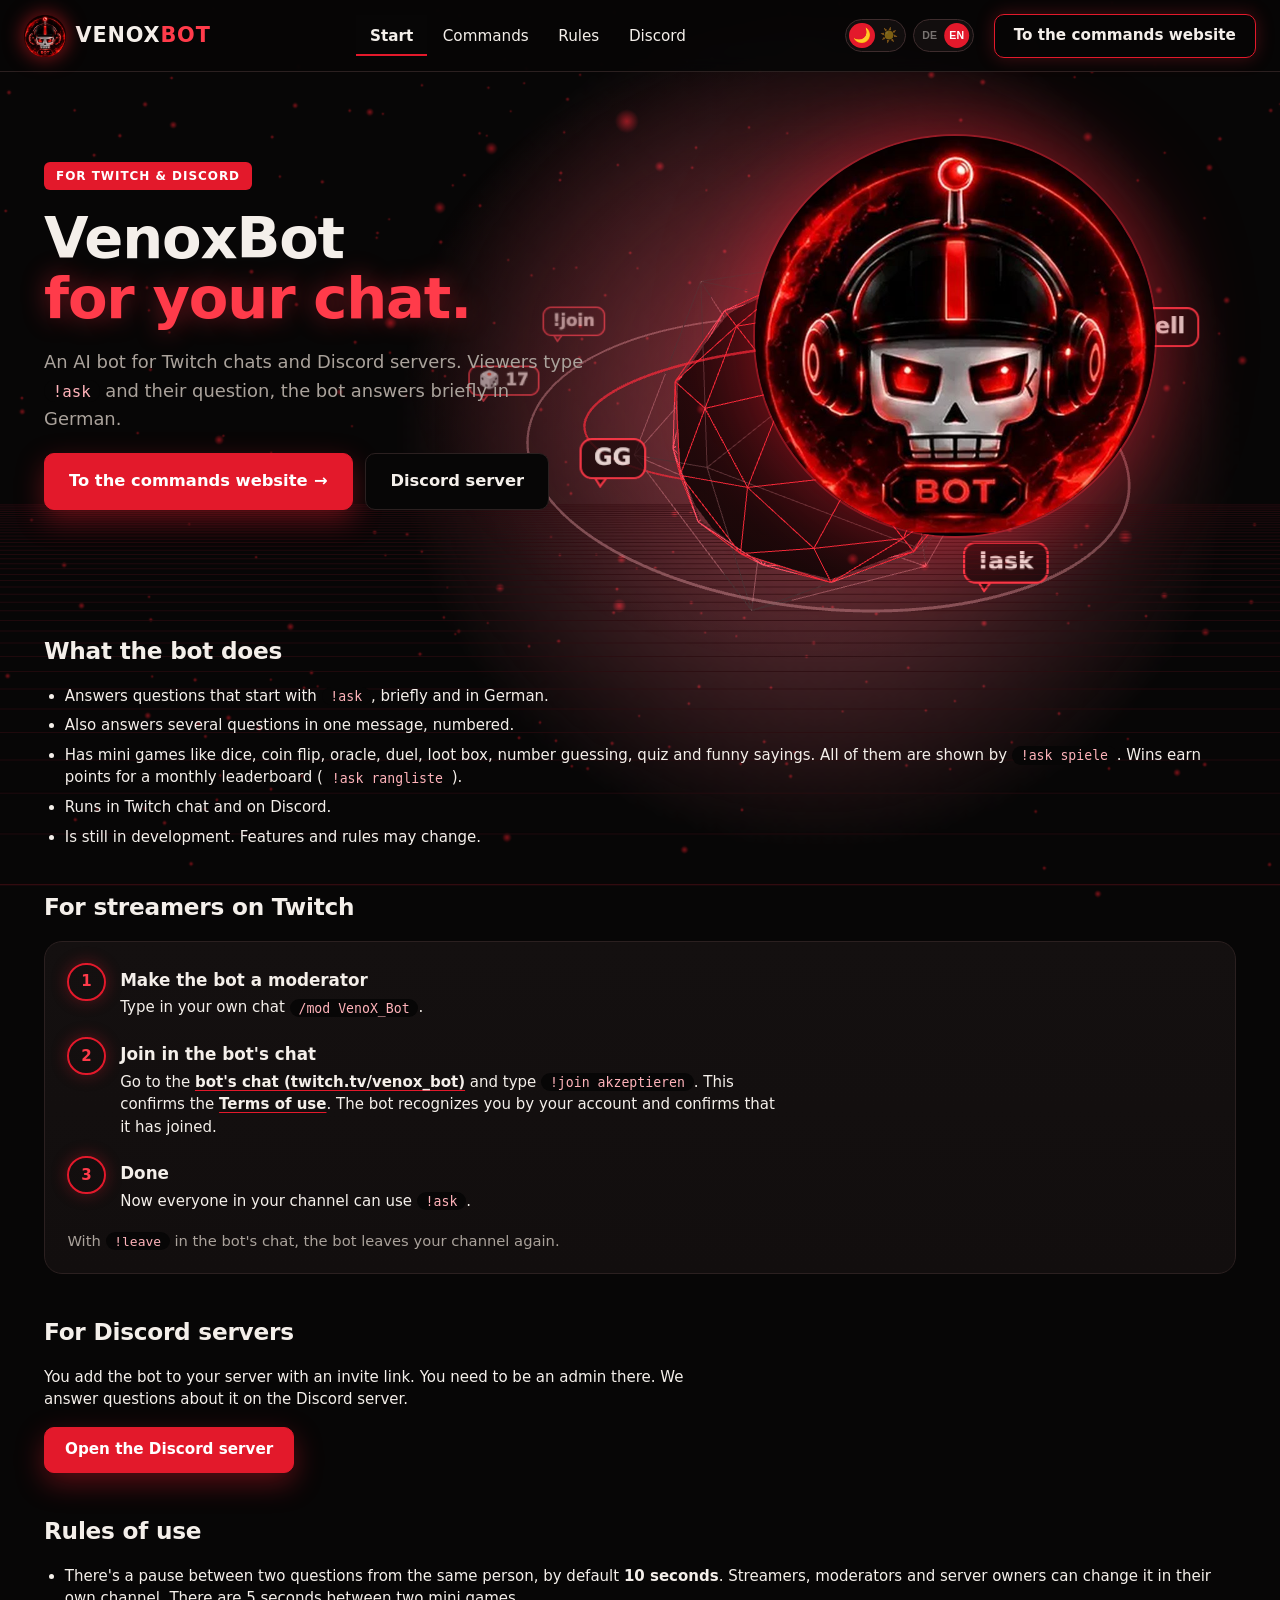
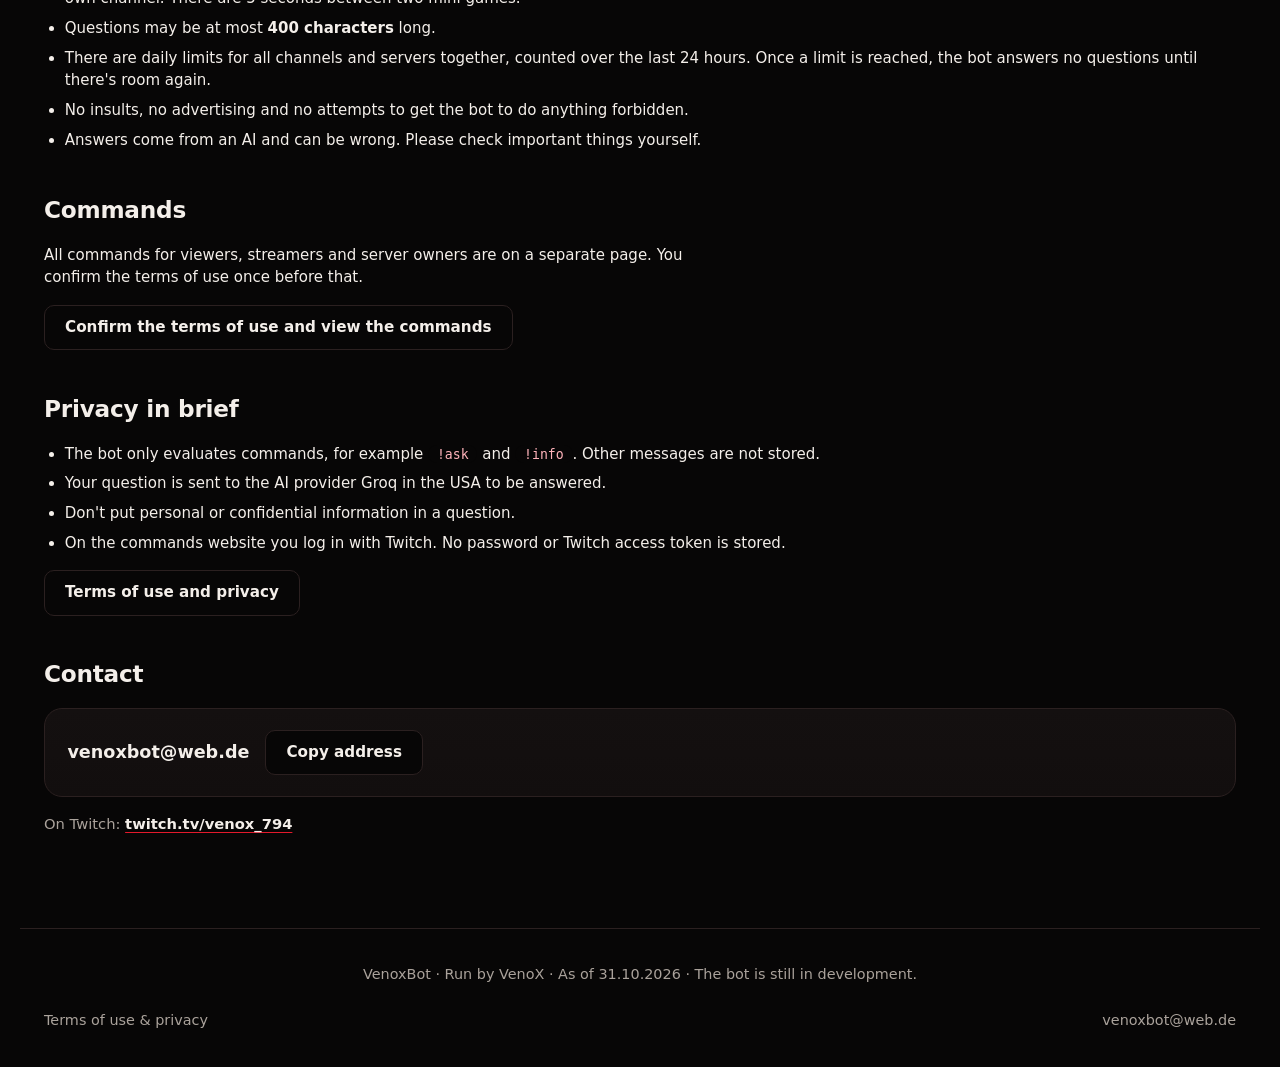
==== index.html @ 493adb5b "3D-Bühne der Befehle-Website auf der Startseite (effekte.js, three.js selbst gehostet in vendor/thre" ====
<!doctype html>
<html lang="de">
<head>
<meta charset="utf-8">
<meta name="viewport" content="width=device-width, initial-scale=1, viewport-fit=cover">
<meta name="claude:viewport-fit-sides" content="cover">
<title>VenoxBot – KI-Bot für Twitch & Discord</title>
<meta name="description" content="VenoxBot bringt Leben in deinen Twitch-Chat: KI-Antworten mit !ask, Minispiele, Punkte, Verlosungen und eigene Befehle. Für Twitch und Discord.">
<meta property="og:type" content="website">
<meta property="og:title" content="VenoxBot – KI-Bot für Twitch & Discord">
<meta property="og:description" content="VenoxBot bringt Leben in deinen Twitch-Chat: KI-Antworten mit !ask, Minispiele, Punkte, Verlosungen und eigene Befehle. Für Twitch und Discord.">
<meta property="og:image" content="https://venox794.github.io/venoxbot/bot.jpg">
<meta name="theme-color" content="#070606">
<link rel="icon" type="image/png" href="favicon.png">
<link rel="apple-touch-icon" href="apple-touch-icon.png">
<script src="thema.js"></script>
<!-- Englisch: Wörterbuch (Kopie der Befehle-Website + Texte dieser Seite) und Umschalter, ohne defer -->
<script src="sprache-en.js"></script>
<script src="sprache-en-github.js"></script>
<script src="sprache.js"></script>
<link rel="stylesheet" href="style.css">
<link rel="stylesheet" href="info.css">
<!-- 3D-Bühne hinter dem Kopfbereich (Kopie aus venoxbot-web/public, three.js liegt in vendor/three) -->
<script type="module" src="effekte.js"></script>
</head>
<body class="ohne-leiste">

<!-- Kopf wie auf der Befehle-Website (Neon-Design): am PC Leiste oben, auf dem Handy Menü unten mit Symbolen -->
<header class="kopf">
  <a class="logo" href="index.html" aria-label="VenoxBot, Startseite">
    <img class="logo-zeichen" src="logo.png" width="40" height="40" alt="">
    <span class="logo-wort" aria-hidden="true">VENOX<span class="logo-strich">BOT</span></span>
  </a>
  <nav class="menue" aria-label="Seiten">
    <a class="menue-link aktiv" aria-current="page" href="index.html"><svg class="menue-zeichen" aria-hidden="true" viewBox="0 0 24 24"><path d="M3 11l9-7 9 7v9a1 1 0 0 1-1 1h-5v-6h-6v6H4a1 1 0 0 1-1-1z"/></svg><span>Start</span></a>
    <a class="menue-link" href="befehle.html"><svg class="menue-zeichen" aria-hidden="true" viewBox="0 0 24 24"><rect x="3" y="4" width="18" height="16" rx="2"/><path d="M7 9l3 3-3 3M12 15h5"/></svg><span>Befehle</span></a>
    <a class="menue-link" href="nutzungsbedingungen.html"><svg class="menue-zeichen" aria-hidden="true" viewBox="0 0 24 24"><path d="M12 2l8 4v6c0 5-3.5 9-8 10-4.5-1-8-5-8-10V6z"/></svg><span>Regeln</span></a>
    <a class="menue-link" href="https://discord.gg/35yxAptEP" target="_blank" rel="noopener"><svg class="menue-zeichen" aria-hidden="true" viewBox="0 0 24 24"><path d="M8 8.5c2.7-1 5.3-1 8 0M7.5 16c3 1.3 6 1.3 9 0M5 17c-1.5-3-2-6.5-1-10 1.5-1 3-1.6 4.5-2l.6 1.2M19 17c1.5-3 2-6.5 1-10-1.5-1-3-1.6-4.5-2l-.6 1.2"/><circle cx="9" cy="12" r="1"/><circle cx="15" cy="12" r="1"/></svg><span>Discord</span></a>
  </nav>
  <!-- Hell/Dunkel und Sprache nebeneinander (thema.js, sprache.js) -->
  <div class="kopf-schalter">
    <button type="button" class="thema-knopf" id="thema-knopf" aria-pressed="false" aria-label="Hellen Modus einschalten"><span aria-hidden="true">🌙</span><span aria-hidden="true">☀️</span></button>
    <button type="button" class="thema-knopf sprach-knopf" id="sprach-knopf" aria-pressed="false" aria-label="Sprache: Deutsch. Auf Englisch umschalten" translate="no"><span aria-hidden="true">DE</span><span aria-hidden="true">EN</span></button>
  </div>
  <div class="seite-login">
    <a class="knopf rahmen" href="https://befehle.venoxbot.workers.dev">Zur Befehle-Website</a>
  </div>
</header>

<main id="inhalt">
  <!-- Startbereich wie auf der Befehle-Website (Neon-Design): Text links, Bot-Bild mit rotem Leuchten rechts -->
  <div class="held">
    <div class="held-text">
      <span class="held-marke">FÜR TWITCH &amp; DISCORD</span>
      <h1 class="held-titel">VenoxBot <span class="held-rot">für deinen Chat.</span></h1>
      <p class="unterzeile">Ein KI-Bot für Twitch-Chats und Discord-Server. Zuschauer schreiben <span class="cmd">!ask</span> und ihre Frage, der Bot antwortet kurz und auf Deutsch.</p>
      <div class="held-knoepfe">
        <a class="knopf gross" href="https://befehle.venoxbot.workers.dev">Zur Befehle-Website <span aria-hidden="true">→</span></a>
        <a class="knopf gross leise" href="https://discord.gg/35yxAptEP" target="_blank" rel="noopener">Discord-Server</a>
      </div>
    </div>
    <div class="held-buehne">
      <img class="held-bild" src="bot.jpg" width="640" height="640" alt="VenoxBot: Totenkopf-Roboter mit Kopfhörern">
    </div>
  </div>
  </div>

  <section>
    <h2>Was der Bot macht</h2>
    <ul>
      <li>Beantwortet Fragen, die mit <code>!ask</code> beginnen, kurz und auf Deutsch.</li>
      <li>Beantwortet auch mehrere Fragen in einer Nachricht, nummeriert.</li>
      <li>Hat Minispiele wie Würfel, Münze, Orakel, Duell, Lootbox, Zahlenraten, Quiz und lustige Sprüche. Alle zeigt <code>!ask spiele</code>. Gewinne bringen Punkte für eine monatliche Rangliste (<code>!ask rangliste</code>).</li>
      <li>Läuft im Twitch-Chat und auf Discord.</li>
      <li>Ist noch in Entwicklung. Funktionen und Regeln können sich ändern.</li>
    </ul>
  </section>

  <section>
    <h2>Für Streamer auf Twitch</h2>
    <div class="card">
      <div class="step"><div class="num">1</div><div><h3>Bot zum Moderator machen</h3><p>Schreibe in deinem eigenen Chat <span class="cmd">/mod VenoX_Bot</span>.</p></div></div>
      <div class="step"><div class="num">2</div><div><h3>Beitritt im Bot-Chat</h3><p>Geh in den <a href="https://www.twitch.tv/venox_bot" target="_blank" rel="noopener">Chat des Bots (twitch.tv/venox_bot)</a> und schreibe dort <span class="cmd">!join akzeptieren</span>. Damit bestätigst du die <a href="nutzungsbedingungen.html">Nutzungsbedingungen</a>. Der Bot erkennt dich an deinem Konto und bestätigt den Beitritt.</p></div></div>
      <div class="step"><div class="num">3</div><div><h3>Fertig</h3><p>In deinem Kanal kann jetzt jeder <span class="cmd">!ask</span> nutzen.</p></div></div>
      <p class="note" style="margin:0">Mit <span class="cmd">!leave</span> im Bot-Chat verlässt der Bot deinen Kanal wieder.</p>
    </div>
  </section>

  <section>
    <h2>Für Discord-Server</h2>
    <p>Den Bot holst du über einen Einladungslink auf deinen Server. Dafür musst du dort Admin sein. Fragen dazu beantworten wir auf dem Discord-Server.</p>
    <div class="btns">
      <a class="btn" href="https://discord.gg/35yxAptEP" target="_blank" rel="noopener">Discord-Server öffnen</a>
    </div>
  </section>

  <section>
    <h2>Regeln für die Nutzung</h2>
    <ul>
      <li>Zwischen zwei Fragen einer Person liegt eine Pause, standardmäßig <strong>10 Sekunden</strong>. Streamer, Moderatoren und Server-Betreiber können sie im eigenen Kanal ändern. Zwischen zwei Minispielen liegen 5 Sekunden.</li>
      <li>Fragen dürfen höchstens <strong>400 Zeichen</strong> lang sein.</li>
      <li>Es gibt Tageslimits für alle Kanäle und Server zusammen. Sie zählen die letzten 24 Stunden. Ist ein Limit erreicht, beantwortet der Bot keine Fragen, bis wieder Platz frei ist.</li>
      <li>Keine Beleidigungen, keine Werbung und keine Versuche, den Bot zu Verbotenem zu bringen.</li>
      <li>Antworten stammen von einer KI und können falsch sein. Wichtige Dinge bitte selbst prüfen.</li>
    </ul>
  </section>

  <section>
    <h2>Befehle</h2>
    <p>Alle Befehle für Zuschauer, Streamer und Server-Betreiber stehen auf einer eigenen Seite. Vorher bestätigst du einmal die Nutzungsbedingungen.</p>
    <div class="btns">
      <a class="btn ghost" href="nutzungsbedingungen.html#bestaetigen" id="befehle-link">Nutzungsbedingungen bestätigen und Befehle ansehen</a>
    </div>
  </section>

  <section>
    <h2>Datenschutz in Kürze</h2>
    <ul>
      <li>Der Bot wertet nur Befehle aus, zum Beispiel <code>!ask</code> und <code>!info</code>. Andere Nachrichten werden nicht gespeichert.</li>
      <li>Deine Frage wird zur Beantwortung an den KI-Anbieter Groq in den USA geschickt.</li>
      <li>Schreibe keine persönlichen oder vertraulichen Angaben in eine Frage.</li>
      <li>Auf der Befehle-Website meldest du dich mit Twitch an. Ein Passwort oder Twitch-Zugangsschlüssel wird nicht gespeichert.</li>
    </ul>
    <div class="btns">
      <a class="btn ghost" href="nutzungsbedingungen.html" target="_blank" rel="noopener">Nutzungsbedingungen und Datenschutz</a>
    </div>
  </section>

  <section>
    <h2>Kontakt</h2>
    <div class="card contact">
      <span class="addr" id="mail">venoxbot@web.de</span>
      <button class="btn ghost" type="button" id="copy">Adresse kopieren</button>
      <span class="note" id="copied" role="status" aria-live="polite"></span>
    </div>
    <p class="note" style="margin-top:12px">Auf Twitch: <a href="https://www.twitch.tv/venox_794" target="_blank" rel="noopener">twitch.tv/venox_794</a></p>
  </section>

</main>

<footer class="fuss">
  <span class="fuss-stand">VenoxBot · Betrieben von VenoX · Stand 31.10.2026 · Der Bot ist noch in Entwicklung.</span>
  <a href="nutzungsbedingungen.html">Nutzungsbedingungen &amp; Datenschutz</a>
  <a href="mailto:venoxbot@web.de">venoxbot@web.de</a>
</footer>

<script>
(function () {
  // Schon bestätigt? Dann führt der Knopf direkt zu den Befehlen.
  // STAND muss zu nutzungsbedingungen.html und befehle.html passen (dort wird bestätigt bzw. geprüft).
  var STAND = "2026-10-31-6", KEY = "venoxbot-bedingungen", ok = false;
  try { if (localStorage.getItem(KEY) === STAND) ok = true; } catch (e) {}
  try { if (sessionStorage.getItem(KEY) === STAND) ok = true; } catch (e) {}
  if (ok) {
    var link = document.getElementById("befehle-link");
    link.href = "befehle.html";
    link.textContent = "Alle Befehle";
  }
})();
(function () {
  var btn = document.getElementById("copy");
  var out = document.getElementById("copied");
  var mail = document.getElementById("mail");
  function select() {
    var r = document.createRange();
    r.selectNodeContents(mail);
    var s = window.getSelection(); s.removeAllRanges(); s.addRange(r);
    out.textContent = "Markiert. Bitte mit Strg+C oder lange drücken kopieren.";
  }
  btn.addEventListener("click", function () {
    if (navigator.clipboard && navigator.clipboard.writeText) {
      navigator.clipboard.writeText(mail.textContent).then(function () {
        out.textContent = "Kopiert.";
      }, select);
    } else {
      select();
    }
  });
})();
</script>
</body>
</html>
---- style.css ----
/* VenoxBot – Neon-Design (Vorlage vom 28.10.2026): fast schwarzer Grund, Neon-Rot mit Leuchten,
   Karten mit feinem Rand. Am PC eine Leiste oben (Logo, Menü, Anmelden), auf dem Handy eine runde
   Menüleiste unten mit Symbolen wie in einer App. Nur Systemschriften, nichts von fremden Servern
   (die Content-Security-Policy erlaubt nur eigene Dateien). */
:root {
  --bg: #070606;
  --karte: #120e0e;
  --linie: #2b2020;
  --linie-hell: #3e2c2d;
  --text: #f4efea;
  --blass: #aaa29b;
  --rot: #e3192b;
  --rot-hell: #ff3b4a;
  --platz: #ffb3ba;
  --leiste-bg: #050404;
  --fehler-bg: #1f0c0f;
  --fehler-text: #ffd9de;
  --schrift: system-ui, -apple-system, "Segoe UI", Roboto, Ubuntu, Cantarell, "Noto Sans", sans-serif;
  --mono: ui-monospace, "Cascadia Mono", "DejaVu Sans Mono", Menlo, Consolas, monospace;
  --leiste-h: 3.25rem;
  --flaeche: #141010;
  --rund: 18px;
  --rund-klein: 12px;
  --schwebe: 0 18px 50px rgba(0, 0, 0, .6), inset 0 0 0 1px #2b2020;
  --schein: rgba(227, 25, 43, .36);
  --leuchten: 0 0 26px rgba(255, 45, 61, .45);
  color-scheme: dark;
}

/* Heller Modus (thema.js setzt data-thema="hell" am <html>): gleiche Variablen, helle Werte */
:root[data-thema="hell"] {
  --bg: #f6f4f1;
  --karte: #ffffff;
  --linie: #e2ddd7;
  --linie-hell: #cbc3ba;
  --text: #1a1816;
  --blass: #67615a;
  --rot: #d0142a;
  --rot-hell: #a50d22;
  --platz: #9b2a3a;
  --leiste-bg: #ece8e3;
  --fehler-bg: #fde8eb;
  --fehler-text: #7a0a1c;
  --flaeche: #ffffff;
  --schwebe: 0 10px 30px rgba(40, 25, 20, .10), inset 0 0 0 1px #e8dfd8;
  --schein: rgba(208, 20, 42, .16);
  --leuchten: 0 0 18px rgba(208, 20, 42, .25);
  color-scheme: light;
}
:root[data-thema="hell"] .zeile.aus { background: #efebe6; }
:root[data-thema="hell"] .chip:hover { background: #efebe6; }

/* Hell/Dunkel-Umschalter: Pille mit Mond und Sonne, der rote Punkt liegt unter dem aktiven Zeichen */
.thema-knopf {
  position: relative; display: inline-flex; align-items: center; gap: .1rem; flex: none;
  padding: .18rem; border: 1px solid var(--linie-hell); border-radius: 999px; background: var(--karte); cursor: pointer;
}
.thema-knopf span {
  position: relative; z-index: 1; display: grid; place-items: center; width: 1.6rem; height: 1.6rem;
  font-size: .9rem; line-height: 1; opacity: .45; transition: opacity .2s;
}
.thema-knopf::before {
  content: ""; position: absolute; top: .18rem; left: .18rem; width: 1.6rem; height: 1.6rem;
  border-radius: 50%; background: var(--rot); transition: transform .2s;
}
.thema-knopf[aria-pressed="true"]::before { transform: translateX(1.7rem); }
.thema-knopf[aria-pressed="false"] span:first-child,
.thema-knopf[aria-pressed="true"] span:last-child { opacity: 1; }
.thema-knopf:focus-visible { outline: 2px solid var(--rot); outline-offset: 2px; }
/* Sprachknopf „DE | EN“: gleiche Pille, Buchstaben statt Mond und Sonne (aria-pressed true = Englisch) */
.kopf-schalter { display: inline-flex; align-items: center; gap: .45rem; flex: none; }
.sprach-knopf span { font-size: .66rem; font-weight: 800; letter-spacing: .02em; color: var(--text); }
.sprach-knopf[aria-pressed="false"] span:first-child,
.sprach-knopf[aria-pressed="true"] span:last-child { color: #fff; }
/* Bis sprache.js die Seite übersetzt hat, nichts zeigen (nur bei Englisch, sonst kein Aufblitzen auf Deutsch) */
html.sprache-laedt body { visibility: hidden; }
/* Nur auf Englisch: Hinweis, dass rechtlich die deutsche Fassung gilt */
.nur-en { display: none; }
html[lang="en"] .nur-en { display: block; margin-top: .9rem; }

*, *::before, *::after { box-sizing: border-box; }
[hidden] { display: none !important; }

html { background: var(--bg); overflow-x: clip; }
body {
  margin: 0;
  min-height: 100vh;
  font: 15px/1.5 var(--schrift);
  color: var(--text);
  background: var(--bg);
  padding-bottom: calc(var(--leiste-unten, var(--leiste-h)) + 1rem);
  overflow-x: hidden;
}

a { color: var(--text); text-decoration-color: var(--rot); text-underline-offset: 3px; }
a:hover { color: var(--platz); }
:focus-visible { outline: 2px solid var(--text); outline-offset: 2px; }
code { font-family: var(--mono); font-size: .9em; }

.unsichtbar {
  position: absolute; width: 1px; height: 1px; overflow: hidden;
  clip: rect(0 0 0 0); white-space: nowrap;
}

/* Kopf: Leiste oben über die ganze Breite (Logo links, Menü Mitte, Konto bzw. Anmelden rechts).
   Auf dem Handy wird das Menü zur Leiste unten (siehe Handy). */
.kopf {
  position: sticky; top: 0; z-index: 30;
  display: flex; flex-wrap: wrap; align-items: center; gap: .75rem 1.25rem;
  padding: .85rem max(1.5rem, calc((100vw - 1240px) / 2));
  background: rgba(7, 6, 6, .9); border-bottom: 1px solid var(--linie);
  backdrop-filter: blur(10px);
}
:root[data-thema="hell"] .kopf { background: rgba(246, 244, 241, .92); }
.logo { display: inline-flex; align-items: center; gap: .6rem; text-decoration: none; color: var(--text); }
.logo:hover { color: var(--text); }
/* Bot-Emblem vor dem Schriftzug, mit rotem Leuchten wie im Profilbild */
.logo-zeichen { display: block; width: 42px; height: 42px; flex: none; filter: drop-shadow(0 0 10px rgba(255, 30, 40, .6)); }
.logo-wort { font-weight: 800; font-size: 1.3rem; letter-spacing: .04em; }
.logo-strich { color: var(--rot-hell); }
/* Menü: Bereiche (nur angemeldet) und feste Links. Start, Funktionen und FAQ gibt es nur ohne Anmeldung. */
.menue { display: flex; flex-wrap: wrap; justify-content: center; gap: .15rem; margin: 0 auto; }
.nav { display: flex; gap: .15rem; }
.nav-knopf, .menue-link {
  display: inline-flex; align-items: center; gap: .45rem;
  font: 500 .95rem var(--schrift); color: var(--text); background: transparent; cursor: pointer;
  border: 0; border-radius: 0; padding: .7rem .85rem; text-decoration: none;
}
.nav-knopf:hover, .menue-link:hover { color: var(--rot-hell); }
.nav-knopf[aria-pressed="true"], .menue-link.aktiv, .menue-link[aria-current="page"] {
  color: var(--rot-hell); font-weight: 700; box-shadow: inset 0 -2px 0 var(--rot);
}
#nav:not([hidden]) ~ .nur-gast { display: none; }
/* Symbole im Menü nur auf dem Handy */
.menue-zeichen { display: none; width: 22px; height: 22px; fill: none; stroke: currentColor; stroke-width: 2; stroke-linecap: round; stroke-linejoin: round; }
.konto { display: flex; flex-wrap: wrap; align-items: center; gap: .5rem .75rem; min-width: 0; }
.wer { color: var(--blass); font-size: .9rem; overflow-wrap: anywhere; }
.kanalwahl select {
  font: inherit; color: var(--text); background: var(--karte);
  border: 1px solid var(--linie-hell); border-radius: 10px; padding: .45rem .8rem; max-width: 14rem;
}
/* Anmelden für Gäste; verschwindet, sobald das Konto angezeigt wird */
.seite-login { display: flex; align-items: center; gap: .6rem; }
.konto:not([hidden]) ~ .seite-login { display: none; }

main { max-width: 1240px; margin: 0 auto; padding: 0 1.5rem 2rem; }

/* Knöpfe */
.knopf {
  display: inline-flex; align-items: center; justify-content: center; gap: .4rem;
  font: inherit; font-weight: 700; font-size: .95rem; color: #fff; background: var(--rot);
  border: 1.5px solid var(--rot); border-radius: 10px; padding: .6rem 1.2rem;
  cursor: pointer; text-decoration: none; box-shadow: 0 10px 28px rgba(227, 25, 43, .38);
}
.knopf:hover { background: var(--rot-hell); border-color: var(--rot-hell); color: #fff; }
.knopf:disabled { opacity: .55; cursor: wait; }
.knopf:disabled:hover { background: var(--rot); border-color: var(--rot); }
.knopf.leise { color: var(--text); background: var(--bg); border-color: var(--linie); box-shadow: none; }
.knopf.leise:hover { border-color: var(--blass); color: var(--text); background: transparent; }
.knopf.klein { padding: .4rem .9rem; font-size: .85rem; }
.knopf.gross { font-size: 1.02rem; padding: .95rem 1.5rem; }
/* Rahmen-Knopf (Anmelden oben rechts): roter Rand mit Leuchten */
.knopf.rahmen { color: var(--text); background: transparent; border-color: var(--rot); box-shadow: 0 0 18px rgba(255, 45, 61, .25); }
.knopf.rahmen:hover { background: var(--rot); color: #fff; }
.knopf-zeichen { width: 18px; height: 18px; fill: none; stroke: currentColor; stroke-width: 2; stroke-linecap: round; stroke-linejoin: round; }
.knopf.gefahr { background: var(--rot); border-color: var(--rot); }

/* Hinweise */
.hinweis {
  margin: 0 0 1rem; padding: .65rem .9rem; border-radius: var(--rund);
  border: 1px solid var(--linie); background: var(--karte); color: var(--blass);
}
.hinweis.fehler { border-color: var(--rot); color: var(--fehler-text); background: var(--fehler-bg); }
main > .hinweis.fehler:first-child { margin-top: 1.5rem; }

/* Seitentitel */
.seiten-titel { font-size: 1.9rem; line-height: 1.2; letter-spacing: -.01em; margin: 1.8rem 0 .25rem; overflow-wrap: anywhere; }
.akzent { color: var(--rot); }
.unterzeile { color: var(--blass); margin: 0 0 1.25rem; }

/* Streamer-Übersicht */
.karten {
  list-style: none; margin: 0; padding: 0;
  display: grid; grid-template-columns: repeat(auto-fill, minmax(17rem, 1fr)); gap: 1.1rem;
}
.karte {
  min-width: 0; padding: 1rem 1.1rem; border: 1px solid var(--linie);
  background: linear-gradient(180deg, var(--flaeche), var(--karte)); border-radius: var(--rund);
}
.karte.live { border-color: #7a1a22; box-shadow: 0 0 40px rgba(227, 25, 43, .2); }
.karte-kopf { display: flex; align-items: center; gap: .55rem; min-width: 0; }
.karte-name {
  font-weight: 700; font-size: 1.07rem; text-decoration: none; color: var(--text);
  overflow: hidden; text-overflow: ellipsis; white-space: nowrap; min-width: 0;
}
.karte-name:hover { color: var(--text); text-decoration: underline; text-decoration-color: var(--rot); }
.abzeichen {
  flex: none; font-size: .73rem; font-weight: 800; letter-spacing: .06em;
  padding: .1rem .45rem; border-radius: 999px; background: var(--rot); color: #fff;
}
.abzeichen.aus { background: var(--linie); color: var(--blass); }
.karte-meta {
  color: var(--blass); font-size: .87rem; margin-top: .35rem;
  white-space: nowrap; overflow: hidden; text-overflow: ellipsis;
}
.karte-meta b { color: var(--text); font-weight: 600; }
/* Live-Karten über die ganze Breite, mit Platzhalter bzw. Twitch-Player (16:9) */
.karte.live { grid-column: 1 / -1; }
.player {
  margin-top: .75rem; aspect-ratio: 16 / 9; max-width: 56rem;
  background: #000; border-radius: var(--rund-klein); overflow: hidden;
}
.player iframe { display: block; width: 100%; height: 100%; border: 0; }
.player-platzhalter {
  height: 100%; display: flex; flex-direction: column; align-items: center; justify-content: center;
  gap: .6rem; padding: 1rem; text-align: center;
}
.player-hinweis { margin: 0; max-width: 26rem; color: var(--blass); font-size: .8rem; line-height: 1.4; }
.auf-twitch { display: inline-block; margin-top: .6rem; text-decoration: none; }

/* Anmelden (nur ohne Anmeldung, unter der Übersicht) */
.start { margin-top: 2.25rem; padding: 1.8rem; background: var(--flaeche); border-radius: var(--rund); box-shadow: var(--schwebe); }
.start > * { max-width: 40rem; }
.start-titel { font-size: 1.5rem; line-height: 1.2; margin: 0 0 .6rem; letter-spacing: -.01em; }
.start-text { color: var(--blass); margin: 0 0 1.4rem; max-width: 36rem; }
.start-klein { font-size: .85rem; color: var(--blass); margin: 1.2rem 0 0; max-width: 32rem; }

.leer { padding: 2.5rem 0; max-width: 36rem; }
.leer h1 { margin: 0 0 .5rem; }

/* Befehlsliste */
.befehle-kopf { display: flex; flex-wrap: wrap; align-items: baseline; gap: .5rem 1rem; margin: 1.6rem 0 1rem; }
.befehle-kopf h1 { margin: 0; font-size: 1.6rem; letter-spacing: -.01em; overflow-wrap: anywhere; }
.anzahl { color: var(--blass); font-size: .9rem; }
.befehle-kopf .knopf { margin-left: auto; }

.liste { list-style: none; margin: 0; padding: 0; display: grid; gap: .5rem; }
.zeile {
  display: grid;
  grid-template-columns: minmax(7rem, 9.5rem) minmax(0, 1fr) auto auto auto;
  grid-template-areas: "name text info aktionen schalter";
  align-items: center; gap: .25rem 1rem;
  padding: .7rem .9rem;
  border-radius: var(--rund-klein);
  background: var(--flaeche); box-shadow: var(--schwebe);
}
.zeile.aus { background: #100f0e; }
.zeile.aus .zeile-name, .zeile.aus .zeile-text { opacity: .7; }
.zeile-name { grid-area: name; font-family: var(--mono); font-weight: 700; overflow-wrap: anywhere; }
.zeile-text { grid-area: text; overflow-wrap: anywhere; min-width: 0; }
.zeile-info { grid-area: info; display: flex; gap: .4rem; justify-self: end; white-space: nowrap; }
.zeile .schalter { grid-area: schalter; justify-self: end; }
.zeile-aktionen { grid-area: aktionen; display: flex; gap: .4rem; justify-self: end; flex-wrap: wrap; }
.zeile.bearbeitet { display: none; }

.marke {
  font-size: .73rem; font-weight: 600; padding: .05rem .5rem; border-radius: 999px;
  border: 1px solid var(--linie); color: var(--blass);
}
.marke.mod { color: var(--text); border-color: var(--linie-hell); }

.platz { font-family: var(--mono); font-size: .88em; color: var(--platz); }
.emote-im-text { height: 1.6em; width: auto; vertical-align: middle; margin: -.2em 0; }

/* Schalter */
.schalter {
  position: relative; width: 2.6rem; height: 1.45rem; flex: none;
  border-radius: 999px; border: 0; background: var(--linie-hell);
  cursor: pointer; padding: 0;
}
.schalter::after {
  content: ""; position: absolute; top: 3px; left: 3px;
  width: calc(1.45rem - 6px); height: calc(1.45rem - 6px); border-radius: 50%;
  background: var(--blass); transition: transform .15s ease;
}
.schalter[aria-checked="true"] { background: var(--rot); }
.schalter[aria-checked="true"]::after { transform: translateX(1.15rem); background: #fff; }
.schalter:disabled { cursor: wait; opacity: .6; }

/* Rückfrage beim Löschen */
.rueckfrage { grid-column: 1 / -1; display: flex; flex-wrap: wrap; align-items: center; gap: .5rem; justify-content: flex-end; }
.rueckfrage span { margin-right: auto; }

.leer-liste { color: var(--blass); padding: 1.5rem 0; }

/* Editor */
.editor {
  margin: 0 0 .5rem; padding: 1rem;
  border-radius: var(--rund); background: var(--flaeche);
  box-shadow: 0 0 0 1.5px var(--rot), var(--schwebe);
}
.editor h2 { margin: 0 0 .8rem; font-size: 1.1rem; font-family: var(--mono); overflow-wrap: anywhere; }
.feld { display: flex; flex-direction: column; gap: .3rem; margin-bottom: .8rem; }
.feld-name { font-weight: 700; font-size: .9rem; }
.feld-hilfe { font-size: .8rem; color: var(--blass); margin: 0; }
.name-eingabe {
  display: flex; align-items: stretch; max-width: 20rem;
  border: 1px solid var(--linie-hell); border-radius: var(--rund-klein); background: var(--bg); overflow: hidden;
}
.name-eingabe:focus-within { border-color: var(--text); }
.ausruf { padding: .45rem 0 .45rem .7rem; font-family: var(--mono); font-weight: 700; color: var(--rot); }
.name-eingabe input {
  flex: 1; min-width: 0; border: 0; outline: 0; background: transparent; color: var(--text);
  font: 700 1rem var(--mono); padding: .45rem .7rem .45rem .1rem;
}
.editor textarea {
  width: 100%; resize: vertical; min-height: 5rem;
  font: inherit; color: var(--text); background: var(--bg);
  border: 1px solid var(--linie-hell); border-radius: var(--rund-klein); padding: .55rem .7rem;
}
.editor textarea:focus { border-color: var(--text); outline: none; }
.unter-text { display: flex; flex-wrap: wrap; align-items: flex-start; gap: .5rem; margin: -.4rem 0 .3rem; }
.chips { display: flex; flex-wrap: wrap; gap: .3rem; flex: 1; min-width: 0; }
.chip {
  font: .8rem var(--mono); color: var(--platz); background: transparent;
  border: 1px solid var(--linie); border-radius: 999px; padding: .15rem .45rem; cursor: pointer;
}
.chip:hover { border-color: var(--linie-hell); background: #1d1b19; }
.zaehler { font-size: .85rem; color: var(--blass); font-variant-numeric: tabular-nums; margin-left: auto; }
.zaehler.voll { color: var(--platz); font-weight: 700; }
#chip-hilfe { min-height: 1.2em; margin-bottom: .6rem; }
.editor-optionen { display: flex; flex-wrap: wrap; gap: .5rem 1.5rem; margin: 0 0 .9rem; }
.haken { display: inline-flex; align-items: center; gap: .45rem; cursor: pointer; }
.haken input { width: 1.1rem; height: 1.1rem; accent-color: var(--rot); }
.editor-knoepfe { display: flex; flex-wrap: wrap; gap: .5rem; }

/* Emote-Leiste unten */
.emoteleiste {
  position: fixed; left: 0; right: 0; bottom: 0; z-index: 10;
  background: var(--leiste-bg); border-top: 2px solid var(--rot);
  box-shadow: 0 -6px 18px #000c;
}
.leiste-kopf {
  display: flex; align-items: center; gap: .5rem;
  max-width: 980px; margin: 0 auto; padding: .5rem 1.5rem; min-height: var(--leiste-h);
}
.leiste-auf {
  font: inherit; font-weight: 700; color: var(--text); background: none; border: 0;
  padding: .3rem .2rem; cursor: pointer; white-space: nowrap;
}
.leiste-auf::after { content: " ▴"; color: var(--rot); }
.leiste-auf[aria-expanded="true"]::after { content: " ▾"; }
.tabs { display: flex; gap: .25rem; flex: none; }
.tab {
  font: 700 .8rem var(--schrift); color: var(--blass); background: none; cursor: pointer;
  border: 1px solid var(--linie); border-radius: 999px; padding: .25rem .6rem;
}
.tab:hover { color: var(--text); }
.tab[aria-selected="true"] { color: #fff; background: var(--rot); border-color: var(--rot); }
.suche { flex: 1; min-width: 0; }
.suche input {
  width: 100%; font: inherit; font-size: .9rem; color: var(--text); background: var(--bg);
  border: 1px solid var(--linie); border-radius: 999px; padding: .3rem .6rem;
}
.suche input:focus { border-color: var(--text); outline: none; }
.leiste-inhalt { max-width: 980px; margin: 0 auto; padding: .6rem 1.5rem 0; }
.leiste-info { margin: 0 0 .4rem; font-size: .85rem; color: var(--blass); }
.leiste-info:empty { display: none; }
.emotes {
  display: grid; grid-template-columns: repeat(auto-fill, minmax(4.2rem, 1fr)); gap: .3rem;
  align-content: start;
  max-height: min(34vh, 15rem); overflow-y: auto; overscroll-behavior: contain;
}
.emote {
  display: flex; flex-direction: column; align-items: center; justify-content: center; gap: .15rem;
  min-height: 3.4rem; padding: .3rem .2rem; cursor: pointer;
  color: var(--blass); background: var(--karte); border: 1px solid transparent; border-radius: var(--rund-klein);
  font: .68rem var(--schrift);
}
.emote:hover, .emote:focus-visible { border-color: var(--linie-hell); color: var(--text); }
.emote img { height: 28px; width: auto; max-width: 100%; }
.emote span { max-width: 100%; overflow: hidden; text-overflow: ellipsis; white-space: nowrap; }

/* Fuß */
/* Fuß: Logo mit Namen, Links, Spruch in Rot */
.fuss {
  display: flex; flex-wrap: wrap; align-items: center; justify-content: space-between; gap: 1.5rem 2rem;
  max-width: 1240px; margin: 3rem auto 0; padding: 2.2rem 1.5rem; border-top: 1px solid var(--linie); font-size: .9rem;
}
.fuss-marke { display: flex; align-items: center; gap: .9rem; }
.fuss-marke img { width: 56px; height: 56px; filter: drop-shadow(0 0 12px rgba(255, 30, 40, .5)); }
.fuss-marke strong { display: block; font-size: 1.15rem; }
.fuss-marke span { color: var(--blass); font-size: .88rem; }
.fuss-links { display: flex; flex-wrap: wrap; gap: .5rem 1.6rem; }
.fuss a { color: var(--blass); text-decoration: none; }
.fuss a:hover { color: var(--text); text-decoration: underline; text-decoration-color: var(--rot); }
.fuss-spruch {
  margin: 0; font-family: "Brush Script MT", "Segoe Script", cursive; font-size: 1.9rem; color: var(--rot-hell);
  transform: rotate(-6deg); text-shadow: var(--leuchten);
}

/* kurze Meldung */
.meldung {
  position: fixed; left: 50%; bottom: calc(var(--leiste-unten, var(--leiste-h)) + 1rem); transform: translateX(-50%); z-index: 20;
  max-width: calc(100vw - 2rem); padding: .6rem 1.2rem; border-radius: 999px;
  background: var(--flaeche); border: 1px solid var(--rot); box-shadow: 0 10px 30px #000a;
}
body.ohne-leiste .meldung { bottom: 1rem; }
body.ohne-leiste { padding-bottom: 0; }

/* Sehr schmale Handys: Logo enger, damit es nicht in „Abmelden“ läuft */
@media (max-width: 22rem) {
  .kopf .logo-wort { font-size: 1rem; letter-spacing: .04em; }
  .kopf .logo { gap: .3rem; min-width: 0; }
  .kopf #abmelden { padding: .35rem .6rem; }
}

/* Handy */
@media (max-width: 40rem) {
  /* Kompakter Kopf oben: Logo, Hell/Dunkel und Abmelden bzw. Anmelden, darunter die Kanalwahl. Der Name fällt weg. */
  /* Ohne Unschärfe-Filter: der würde die feste Menüleiste unten im Kopf festhalten */
  .kopf {
    display: grid; grid-template-columns: minmax(0, 1fr) auto auto; align-items: center;
    gap: .55rem .6rem; padding: .6rem .9rem; backdrop-filter: none; background: var(--bg);
  }
  .konto { display: contents; }
  .logo { grid-column: 1; grid-row: 1; }
  .kopf-schalter { grid-column: 2; grid-row: 1; gap: .35rem; }
  #abmelden { grid-column: 3; grid-row: 1; }
  /* Anmelden steht auf dem Handy groß im Startbereich, oben wäre es zu eng */
  .seite-login { display: none; }
  .kanalwahl { grid-column: 1 / 4; grid-row: 2; justify-self: end; }
  .kanalwahl select { max-width: 12rem; padding: .35rem .7rem; }
  /* Menü als runde Leiste unten am Bildschirm, über der Emote-Leiste (wie in einer App, Entwurf 10) */
  .menue {
    position: fixed; z-index: 15; left: .75rem; right: .75rem;
    bottom: calc(var(--leiste-unten, 0px) + .6rem + env(safe-area-inset-bottom));
    display: flex; flex-wrap: nowrap; gap: .15rem; padding: .35rem; margin: 0;
    background: var(--flaeche); border-radius: 22px;
    box-shadow: 0 12px 34px rgba(0, 0, 0, .6), inset 0 0 0 1px var(--linie);
  }
  .menue .nav:not([hidden]) { display: contents; }
  /* Weicher Übergang hinter der Menüleiste: Der Inhalt blendet in den Hintergrund aus, statt direkt
     unter der Leiste zu verschwinden. Nur ohne Emote-Leiste (die hat einen eigenen festen Hintergrund). */
  body.ohne-leiste::after {
    content: ""; position: fixed; z-index: 14; left: 0; right: 0; bottom: 0; pointer-events: none;
    height: calc(8.5rem + env(safe-area-inset-bottom));
    background: linear-gradient(to top, var(--bg) 0, var(--bg) 4.4rem, transparent 100%);
  }
  /* Jeder Eintrag: Symbol oben, kurzer Text darunter, gleich breit; so überlappt nichts */
  .nav-knopf, .menue-link {
    flex: 1 1 0; min-width: 0; flex-direction: column; gap: .2rem;
    padding: .5rem .1rem; border-radius: 16px; font-size: .68rem; font-weight: 600; color: var(--blass);
  }
  .nav-knopf span, .menue-link span { max-width: 100%; overflow: hidden; text-overflow: ellipsis; white-space: nowrap; }
  .menue-zeichen { display: block; }
  .nav-knopf[aria-pressed="true"], .menue-link.aktiv, .menue-link[aria-current="page"] {
    color: #fff; background: rgba(227, 25, 43, .2); box-shadow: none;
  }
  .nav-knopf[aria-pressed="true"] .menue-zeichen, .menue-link.aktiv .menue-zeichen, .menue-link[aria-current="page"] .menue-zeichen { color: var(--rot-hell); }
  /* Platz unten für die Menüleiste (und ggf. die Emote-Leiste darunter) */
  body { padding-bottom: calc(var(--leiste-unten, var(--leiste-h)) + 5rem + env(safe-area-inset-bottom)); }
  body.ohne-leiste { padding-bottom: calc(5rem + env(safe-area-inset-bottom)); }
  .meldung, body.ohne-leiste .meldung { bottom: calc(var(--leiste-unten, 0px) + 5rem + env(safe-area-inset-bottom)); }
  .wer { display: none; }
  .logo-zeichen { width: 34px; height: 34px; }
  main { padding: 0 1rem 2rem; }
  .logo-wort { font-size: 1.05rem; }
  .held-titel { font-size: 2.1rem; }
  .seiten-titel { font-size: 1.55rem; margin-top: 1.4rem; }
  .karten { grid-template-columns: minmax(0, 1fr); }
  .zeile {
    grid-template-columns: minmax(0, 1fr) auto;
    grid-template-areas: "name schalter" "text text" "info aktionen";
    gap: .45rem .75rem;
  }
  .zeile-info { justify-self: start; }
  .zeile-aktionen { justify-self: end; }
  .leiste-kopf { flex-wrap: wrap; padding: .45rem .75rem; }
  .suche { flex-basis: 100%; order: 3; }
  .tab { padding: .25rem .45rem; }
  .leiste-inhalt { padding: .5rem .75rem 0; }
  :root { --leiste-h: 5.6rem; }
  .befehle-kopf .knopf { margin-left: 0; }
  /* Offene Leiste höchstens 28 % der Bildschirmhöhe, damit der Editor darüber Platz behält */
  .emoteleiste.offen {
    display: flex; flex-direction: column;
    max-height: max(28vh, calc(var(--leiste-h) + 4.5rem));
  }
  .emoteleiste.offen .leiste-kopf { flex: none; width: 100%; }
  .emoteleiste.offen .leiste-inhalt { flex: 1 1 auto; min-height: 0; width: 100%; display: flex; flex-direction: column; }
  .emotes { flex: 1 1 auto; min-height: 0; max-height: none; grid-template-columns: repeat(auto-fill, minmax(3.8rem, 1fr)); }
}

@media (prefers-reduced-motion: reduce) {
  * { transition: none !important; animation: none !important; }
}

/* Zustimmung zu automatischen Live-Streams */
.twitch-frage {
  display: flex; flex-wrap: wrap; align-items: center; gap: .75rem 1.25rem;
  margin: 0 0 1rem; padding: .85rem 1rem;
  background: var(--flaeche); border-radius: var(--rund); box-shadow: var(--schwebe);
}
.twitch-frage p { margin: 0; flex: 1 1 22rem; color: var(--blass); font-size: .9rem; }
.twitch-frage strong { color: var(--text); }
.twitch-knoepfe { display: flex; flex-wrap: wrap; gap: .5rem; }
.fuss-knopf {
  font: inherit; color: var(--blass); background: none; border: 0; padding: 0; cursor: pointer;
}
.fuss-knopf:hover { color: var(--text); text-decoration: underline; }

/* Startseite: Held (Text links, Bot-Bild mit Live-Chat rechts), Kacheln, Live-Bereich, Schritte, FAQ */
.held {
  position: relative; display: grid; grid-template-columns: minmax(0, 1.05fr) minmax(0, 1fr);
  gap: 2.5rem; align-items: center; padding: 3.5rem 0 3rem;
}
.held::before {
  content: ""; position: absolute; z-index: -1; right: 0; top: -2rem; width: 70%; height: 120%; pointer-events: none;
  background: radial-gradient(closest-side, var(--schein), transparent);
}
.held-text { display: flex; flex-direction: column; align-items: flex-start; gap: 1.2rem; min-width: 0; }
.held-marke {
  padding: .3rem .75rem; border-radius: 6px; background: var(--rot); color: #fff;
  font-size: .75rem; font-weight: 800; letter-spacing: .08em;
}
.held-titel { font-size: 3.6rem; line-height: 1.04; letter-spacing: -.02em; margin: 0; font-weight: 800; }
.held-rot { display: block; color: var(--rot-hell); text-shadow: var(--leuchten); }
.held .unterzeile { font-size: 1.12rem; line-height: 1.6; max-width: 34rem; margin: 0; color: var(--blass); }
.held .unterzeile code { color: var(--platz); }
.held-knoepfe { display: flex; flex-wrap: wrap; gap: .8rem; }
.vertrauen { display: flex; flex-wrap: wrap; gap: .4rem 1.4rem; list-style: none; margin: 0; padding: 0; color: var(--blass); font-size: .85rem; }
.vertrauen li { display: inline-flex; align-items: center; gap: .45rem; }
.punkt-gruen { width: 9px; height: 9px; border-radius: 50%; background: #22c55e; }
.held-buehne { position: relative; display: flex; justify-content: center; align-items: center; min-height: 26rem; min-width: 0; }
.held-bild {
  display: block; width: min(25rem, 82%); height: auto; aspect-ratio: 1; border-radius: 50%;
  box-shadow: 0 0 90px rgba(255, 30, 50, .5), 0 0 0 2px rgba(255, 45, 61, .35);
}
/* Beispiel-Chat schwebt leicht gedreht über dem Bot-Bild */
.chat {
  position: absolute; right: 0; bottom: 0; width: min(21rem, 70%); margin: 0; padding: .9rem 1rem;
  background: rgba(14, 11, 11, .92); border: 1px solid #3a2224; border-radius: var(--rund);
  font-size: .86rem; line-height: 1.45; transform: rotate(-2deg);
  box-shadow: 0 24px 60px rgba(0, 0, 0, .6), 0 0 30px rgba(227, 25, 43, .15);
}
:root[data-thema="hell"] .chat { background: rgba(255, 255, 255, .95); border-color: #e8d4d6; }
.chat-kopf {
  display: flex; justify-content: space-between; gap: .5rem; color: var(--blass); font-size: .78rem;
  border-bottom: 1px solid var(--linie); padding-bottom: .5rem; margin-bottom: .3rem;
}
.chat-kopf > span:first-child { display: inline-flex; align-items: center; gap: .45rem; color: var(--text); font-weight: 700; font-size: .9rem; }
.live-punkt { width: 8px; height: 8px; border-radius: 50%; background: var(--rot-hell); box-shadow: 0 0 8px var(--rot-hell); }
.chat-zeilen { max-height: 15rem; overflow: hidden; }
.chat-zeile { margin: .35rem 0; overflow-wrap: anywhere; }
.chat-zeile code { color: var(--platz); }
.chat-name { font-weight: 700; }
.chat-zeile.vom-bot { background: rgba(227, 25, 43, .14); padding: .4rem .7rem; border-radius: 12px 12px 4px 12px; }
.chat-zeile.vom-bot .chat-name { color: var(--rot-hell); }
@media (prefers-reduced-motion: no-preference) {
  .chat-zeile.neu { animation: chat-rein .35s ease-out; }
  @keyframes chat-rein { from { opacity: 0; transform: translateY(6px); } }
}

/* Kleine rote Überschrift über einem Abschnitt */
.kicker { margin: 0 0 .5rem; color: var(--rot-hell); font-size: .8rem; font-weight: 800; letter-spacing: .1em; text-transform: uppercase; }
.kicker.abstand { margin-top: 3.5rem; }
.abschnitt { font-size: 2.1rem; line-height: 1.15; letter-spacing: -.01em; margin: 2.8rem 0 1rem; scroll-margin-top: 6rem; font-weight: 800; }
.abschnitt.nah { margin-top: 0; }
.akzent { color: var(--rot-hell); }

/* Funktionen: Text links, Kacheln rechts */
.funktionen-bereich {
  display: grid; grid-template-columns: minmax(0, 20rem) minmax(0, 1fr); gap: 2.5rem; align-items: center;
  padding: 3rem 0; border-top: 1px solid var(--linie); border-bottom: 1px solid var(--linie); scroll-margin-top: 5rem;
}
.funktionen-text .abschnitt { margin-top: 0; }
.funktionen-text .unterzeile { margin: 0; }
.funktionen { list-style: none; margin: 0; padding: 0; display: grid; grid-template-columns: repeat(auto-fill, minmax(11rem, 1fr)); gap: 1rem; }
.funktionen li {
  display: flex; flex-direction: column; align-items: center; text-align: center; gap: .5rem;
  padding: 1.5rem 1rem; border-radius: var(--rund); border: 1px solid var(--linie);
  background: linear-gradient(180deg, var(--flaeche), var(--karte));
  transition: border-color .2s, box-shadow .2s;
}
.funktionen li:hover { border-color: #6a1a22; box-shadow: 0 0 26px rgba(227, 25, 43, .18); }
.funktionen h3 { margin: 0; font-size: 1.05rem; }
.funktionen p { margin: 0; color: var(--blass); font-size: .88rem; line-height: 1.5; }
.funktionen code { margin-top: auto; color: var(--platz); font-size: .8rem; }
.fkt-zeichen { width: 42px; height: 42px; fill: none; stroke: var(--rot-hell); stroke-width: 1.6; stroke-linecap: round; stroke-linejoin: round; filter: drop-shadow(0 0 8px rgba(255, 45, 61, .45)); }

/* Live-Bereich */
.buehne { display: grid; grid-template-columns: minmax(0, 1fr); gap: 1.1rem; }
.buehne .karten { grid-template-columns: 1fr; }
.buehne-leer {
  display: grid; place-content: center; text-align: center; min-height: 14rem; padding: 1rem;
  border-radius: var(--rund); border: 1px solid #4a1a20;
  background: radial-gradient(60% 80% at 50% 40%, rgba(227, 25, 43, .16), transparent 70%), var(--karte);
}
.buehne-leer p { margin: .15rem 0; color: var(--blass); }
.buehne-leer strong { color: var(--text); }

.zahlen { display: grid; grid-template-columns: repeat(4, 1fr); gap: 1rem; margin: 1.4rem 0 0; }
.zahlen > div {
  padding: 1.1rem; display: flex; flex-direction: column-reverse; text-align: center;
  background: var(--karte); border: 1px solid var(--linie); border-radius: var(--rund-klein);
}
.zahlen dt { color: var(--blass); font-size: .85rem; }
.zahlen dd { margin: 0; font-size: 2rem; font-weight: 800; line-height: 1.15; }
.zahl-live { border-color: #5a1a20 !important; }
.zahl-live dd { color: var(--rot-hell); text-shadow: var(--leuchten); }

/* In 3 Schritten: Kreise mit roter Kante */
.cta { margin-top: 3.5rem; padding-top: 3rem; border-top: 1px solid var(--linie); }
.schritte { list-style: none; margin: 0; padding: 0; display: grid; grid-template-columns: repeat(3, 1fr); gap: 1rem; counter-reset: schritt; }
.schritte li { padding: 1.4rem; border-radius: var(--rund); border: 1px solid var(--linie); background: linear-gradient(180deg, var(--flaeche), var(--karte)); }
.schritte li::before {
  counter-increment: schritt; content: counter(schritt);
  display: grid; place-items: center; width: 2.8rem; height: 2.8rem; margin-bottom: .9rem;
  border-radius: 50%; border: 2px solid var(--rot); color: var(--rot-hell); font-weight: 800; font-size: 1.15rem;
  box-shadow: 0 0 18px rgba(227, 25, 43, .35);
}
.schritte h3 { margin: 0 0 .35rem; font-size: 1.1rem; }
.schritte p { margin: 0; color: var(--blass); font-size: .92rem; line-height: 1.55; }
.schritte code { color: var(--platz); }

/* Häufige Fragen zum Aufklappen */
.faq { margin-top: 3.5rem; padding-top: 3rem; border-top: 1px solid var(--linie); max-width: 52rem; }
.faq details { border: 1px solid var(--linie); border-radius: 14px; background: var(--karte); padding: 0 1.3rem; margin-bottom: .75rem; }
.faq summary { cursor: pointer; padding: 1.05rem 0; font-size: 1.02rem; font-weight: 700; list-style: none; display: flex; justify-content: space-between; gap: 1rem; }
.faq summary::-webkit-details-marker { display: none; }
.faq summary::after { content: "+"; color: var(--rot-hell); font-size: 1.4rem; line-height: 1; }
.faq details[open] summary::after { content: "–"; }
.faq details p { margin: 0 0 1.1rem; color: var(--blass); line-height: 1.6; }
.faq code { color: var(--platz); }

/* Karten: Profilbuchstabe und Befehlsnamen */
.avatar {
  flex: none; display: grid; place-items: center; width: 2rem; height: 2rem; border-radius: 50%;
  color: #fff; font-weight: 800; font-size: .9rem; position: relative; overflow: hidden;
}
.avatar img { position: absolute; inset: 0; width: 100%; height: 100%; object-fit: cover; }
.karte-befehle { display: flex; flex-wrap: wrap; align-items: center; gap: .4rem; margin-top: .65rem; }
.befehl-chip { color: var(--platz); border: 1px solid var(--linie-hell); border-radius: 999px; padding: .08rem .45rem; font-size: .82rem; }
.befehle-mehr { color: var(--blass); font-size: .82rem; }

@media (max-width: 860px) {
  .held { grid-template-columns: 1fr; padding-top: 2rem; gap: 1.5rem; }
  .held-titel { font-size: 2.5rem; }
  .held-buehne { flex-direction: column; min-height: 0; gap: 1rem; }
  .held-bild { width: min(15rem, 70%); }
  .chat { position: static; width: 100%; transform: none; }
  .funktionen-bereich { grid-template-columns: 1fr; gap: 1.5rem; }
  .funktionen { grid-template-columns: repeat(2, minmax(0, 1fr)); gap: .7rem; }
  .funktionen li { padding: 1.1rem .7rem; }
  .abschnitt { font-size: 1.7rem; }
  .zahlen { grid-template-columns: repeat(2, 1fr); }
  .schritte { grid-template-columns: 1fr; }
}

/* Tipp „Als App aufs Handy“ (nur auf dem Handy sichtbar, steuert app.js) */
.app-tipp {
  display: flex; flex-wrap: wrap; align-items: center; gap: .8rem 1rem; margin: 0 0 1.4rem; padding: 1.1rem;
  background: var(--flaeche); border-radius: var(--rund); box-shadow: 0 0 0 1.5px var(--rot), var(--schwebe);
}
.app-tipp-bild { flex: none; width: 56px; height: 56px; border-radius: 14px; }
.app-tipp-text { flex: 1 1 12rem; min-width: 0; }
.app-tipp h2 { margin: 0 0 .25rem; font-size: 1.05rem; }
.app-tipp p { margin: 0; color: var(--blass); font-size: .9rem; }
.app-tipp b { color: var(--text); }
.app-tipp-knoepfe { display: flex; flex-wrap: wrap; gap: .5rem; flex-basis: 100%; }

/* Offline-Seite der App (offline.html) */
body.offline-seite { display: block; padding: 0; }
.offline { min-height: 100vh; display: flex; flex-direction: column; align-items: center; justify-content: center; gap: .4rem; text-align: center; padding: 2rem 1.5rem; box-sizing: border-box; }
.offline h1 { margin: 0; font-size: 1.8rem; }
.offline p { margin: 0 0 1.2rem; color: var(--blass); max-width: 26rem; }

/* Befehlsliste (nur angemeldet): Karten wie auf der Infoseite, Befehl links, Erklärung rechts,
   auf dem Handy untereinander. Gleiche Regeln wie info.css der GitHub-Seite, hier auf .befehlsliste begrenzt. */
.befehlsliste { max-width: 56rem; margin: 0 auto; }
.befehlsliste-intro { color: var(--blass); margin: 0 0 1.4rem; }
.befehlsliste h2 { margin: 1.8rem 0 .8rem; }
.befehlsliste code, .befehlsliste .cmd {
  font-family: var(--mono); font-size: .88em; color: var(--platz); background: var(--bg);
  padding: .1rem .55rem; border-radius: 999px; white-space: nowrap;
}
.befehlsliste .card { background: var(--flaeche); border-radius: var(--rund); padding: 1.3rem 1.4rem; box-shadow: var(--schwebe); margin: 0 0 1rem; }
.befehlsliste .row { display: grid; grid-template-columns: minmax(0, 15rem) minmax(0, 1fr); gap: .4rem 1.2rem; padding: .85rem 0; border-bottom: 1px solid var(--linie); }
.befehlsliste .row:last-child { border-bottom: 0; }
.befehlsliste .row p { margin: 0; }
.befehlsliste .row > code { justify-self: start; align-self: start; }
.befehlsliste .note { color: var(--blass); font-size: .92rem; }
.befehlsliste .card + .note { margin-top: 12px; }
.befehlsliste ul { padding-left: 1.3rem; }
.befehlsliste li { margin: 0 0 .45rem; }
.befehlsliste a { color: var(--text); font-weight: 600; overflow-wrap: anywhere; }
.menue-link[aria-current="page"] { color: var(--text); background: var(--bg); }
@media (max-width: 40rem) {
  .befehlsliste .row { grid-template-columns: minmax(0, 1fr); }
  .befehlsliste code, .befehlsliste .cmd { white-space: normal; overflow-wrap: anywhere; }
}

/* Aus venoxbot-web/public/style.css übernommen (02.11.2026); die 3D-Bühne und das Kippen der Karten gibt es nur dort (effekte.js) */
/* Neon-Vorlage 02.11.2026: 3D-Bühne (effekte.js), Glas-Chat, Knopf-Druck, Kachel-Leuchtfleck, weiche FAQ.
   Bewegung nur über transform und opacity; "Bewegung reduzieren" schaltet alles ab (Regel weiter oben). */
.held { isolation: isolate; }
/* Fest stehendes 3D-Canvas hinter der ganzen Startseite; body wird dafür durchsichtig (html behält --bg) */
.buehne-3d { position: fixed; inset: 0; z-index: -1; width: 100vw; height: 100vh; pointer-events: none; opacity: 0; visibility: hidden; transition: opacity .8s ease, visibility 0s .8s; }
.buehne-3d.da { opacity: 1; visibility: visible; transition: opacity .8s ease; }
body:has(.buehne-3d.da) { background: transparent; }
.held.mit-3d::before { opacity: .45; }
.held-knoepfe .knopf span[aria-hidden] { display: inline-block; transition: transform .16s cubic-bezier(.22, 1, .36, 1); }
.knopf { touch-action: manipulation; transition: transform .16s cubic-bezier(.22, 1, .36, 1), background-color .2s ease, border-color .2s ease, box-shadow .2s ease; }
.knopf:active:not(:disabled) { transform: scale(.97); transition-duration: 0s; }
@media (hover: hover) and (pointer: fine) {
  .held-knoepfe .knopf:hover span[aria-hidden] { transform: translateX(4px); }
  .held-knoepfe .knopf:not(.leise):hover { box-shadow: 0 12px 40px rgba(255, 45, 61, .55); }
}
.chat { backdrop-filter: blur(10px); -webkit-backdrop-filter: blur(10px); }
:root:not([data-thema="hell"]) .chat { background: rgba(14, 11, 11, .78); }
@media (min-width: 861px) {
  .held-buehne { perspective: 1200px; }
  .chat { transform: rotateY(-7deg) rotateX(3deg); transform-origin: 30% 50%; }
}
.live-punkt { animation: live-puls 1.8s ease-in-out infinite; }
@keyframes live-puls { 50% { opacity: .35; transform: scale(.8); } }
.funktionen li { position: relative; transition: transform .2s cubic-bezier(.22, 1, .36, 1), border-color .2s, box-shadow .2s; }
.funktionen li::before {
  content: ""; position: absolute; inset: 0; border-radius: inherit; pointer-events: none; opacity: 0; transition: opacity .25s ease;
  background: radial-gradient(320px circle at var(--mx, 50%) var(--my, 0%), rgba(255, 45, 61, .16), transparent 45%);
}
@media (hover: hover) and (pointer: fine) {
  .funktionen li:hover { transform: translateY(-4px); }
  .funktionen li:hover::before { opacity: 1; }
}
@supports (interpolate-size: allow-keywords) {
  :root { interpolate-size: allow-keywords; }
  .faq details::details-content { block-size: 0; overflow: hidden; transition: block-size .28s cubic-bezier(.22, 1, .36, 1), content-visibility .28s allow-discrete; }
  .faq details[open]::details-content { block-size: auto; }
}
@media (max-width: 860px) { .buehne-3d.da { opacity: .6; } }

/* Karten, die per effekte.js in 3D zur Maus kippen: schnelles Nachziehen, beim Verlassen weich zurück */
.schritte li { position: relative; transition: transform .35s cubic-bezier(.22, 1, .36, 1), border-color .2s, box-shadow .2s; }
.kippt { transform-style: preserve-3d; will-change: transform; }
.kippt:hover { transition-duration: .08s, .2s, .2s; box-shadow: 0 18px 40px rgba(0, 0, 0, .35), 0 0 30px rgba(227, 25, 43, .2); }
.schritte li::before {
  content: ""; position: absolute; inset: 0; border-radius: inherit; pointer-events: none; opacity: 0; transition: opacity .25s ease;
  background: radial-gradient(320px circle at var(--mx, 50%) var(--my, 0%), rgba(255, 45, 61, .14), transparent 45%);
}
@media (hover: hover) and (pointer: fine) { .schritte li:hover::before { opacity: 1; } }
/* Kopfbereich: Text steigt beim Laden nacheinander auf (einmal, nur ohne "Bewegung reduzieren") */
@media (prefers-reduced-motion: no-preference) {
  .held-text > * { animation: held-rein .7s cubic-bezier(.22, 1, .36, 1) backwards; }
  .held-text > :nth-child(2) { animation-delay: .06s; } .held-text > :nth-child(3) { animation-delay: .12s; }
  .held-text > :nth-child(4) { animation-delay: .18s; } .held-text > :nth-child(5) { animation-delay: .24s; }
  .held-text > :nth-child(6) { animation-delay: .3s; }
  .held-buehne { animation: held-buehne-rein .9s cubic-bezier(.22, 1, .36, 1) .15s backwards; }
  @keyframes held-rein { from { opacity: 0; transform: translateY(18px); } }
  @keyframes held-buehne-rein { from { opacity: 0; transform: translateY(30px) scale(.96); } }
}
---- info.css ----
/* Ergänzungen für die Info-Seiten auf GitHub Pages (Start, Befehle, Nutzungsbedingungen).
   Grundlage ist style.css: eine genaue Kopie aus der Befehle-Website (venoxbot-web/public/style.css),
   damit beide Seiten gleich aussehen. Bei Design-Änderungen dort die Datei hierher neu kopieren.
   Hier stehen nur die Bausteine, die es nur auf den Info-Seiten gibt. */

/* Die offene Seite im Menü hebt style.css hervor (.menue-link.aktiv). */

/* Startbereich der Unterseiten: nur der Titel, einspaltig und kleiner als auf der Startseite */
.held.klein { display: block; padding: 2.4rem 0 .5rem; }
.held.klein .held-titel { font-size: 2.6rem; }

/* Fließtext der Abschnitte */
main h2 { font-size: 1.45rem; letter-spacing: -.01em; margin: 2.6rem 0 1rem; scroll-margin-top: 6rem; text-wrap: balance; }
main h3 { font-size: 1.05rem; margin: 1.3rem 0 .4rem; }
main p { margin: 0 0 .8rem; max-width: 70ch; }
main section > ul, main section > ol { padding-left: 1.3rem; margin: 0 0 .8rem; }
main li { margin: 0 0 .45rem; }
main a { color: var(--text); font-weight: 600; overflow-wrap: anywhere; }
main code, .cmd {
  font-family: var(--mono); font-size: .88em; color: var(--platz); background: var(--bg);
  padding: .1rem .55rem; border-radius: 999px; white-space: nowrap;
}
.note { color: var(--blass); font-size: .92rem; }

/* Schwebende Karte (wie die Kästen der Befehle-Website); im Kartenhintergrund hebt sich Code ab */
.card { background: linear-gradient(180deg, var(--flaeche), var(--karte)); border: 1px solid var(--linie); border-radius: var(--rund); padding: 1.3rem 1.4rem; margin: 0 0 1rem; }
.card code, .card .cmd { background: var(--bg); }

/* Knöpfe wie .knopf der Befehle-Website */
.btns { display: flex; flex-wrap: wrap; gap: .7rem; margin-top: 1rem; }
.btn {
  display: inline-flex; align-items: center; justify-content: center;
  font: inherit; font-weight: 700; font-size: .95rem; color: #fff; background: var(--rot);
  border: 1.5px solid var(--rot); border-radius: 10px; padding: .65rem 1.25rem;
  cursor: pointer; text-decoration: none; box-shadow: 0 10px 28px rgba(227, 25, 43, .38);
}
main a.btn { color: #fff; }
.btn:hover { background: var(--rot-hell); border-color: var(--rot-hell); }
.btn.ghost, main a.btn.ghost { color: var(--text); background: var(--bg); border-color: var(--linie); box-shadow: none; }
.btn.ghost:hover { border-color: var(--blass); }
.btn:disabled { opacity: .55; cursor: not-allowed; }
.btn:disabled:hover { background: var(--rot); border-color: var(--rot); }

/* Schritte „Für Streamer“: roter Kreis mit Nummer */
.step { display: grid; grid-template-columns: 2.4rem minmax(0, 1fr); gap: .9rem; margin: 0 0 1.1rem; align-items: start; }
.num { width: 2.4rem; height: 2.4rem; border-radius: 50%; display: grid; place-items: center; border: 2px solid var(--rot); color: var(--rot-hell); font-weight: 800; box-shadow: 0 0 16px rgba(227, 25, 43, .35); }
.step h3 { margin: .35rem 0 .2rem; }
.step p { margin: 0; }

/* Kontakt */
.contact { display: flex; flex-wrap: wrap; align-items: center; gap: .7rem 1rem; }
.contact .addr { font-weight: 700; font-size: 1.1rem; overflow-wrap: anywhere; user-select: all; min-width: 0; }

/* Befehlsliste (befehle.html): Befehl links, Erklärung rechts, auf dem Handy untereinander */
.row { display: grid; grid-template-columns: minmax(0, 15rem) minmax(0, 1fr); gap: .4rem 1.2rem; padding: .85rem 0; border-bottom: 1px solid var(--linie); }
.row:last-child { border-bottom: 0; }
.row p { margin: 0; }
@media (max-width: 35rem) { .row { grid-template-columns: minmax(0, 1fr); } }

/* Bestätigen der Nutzungsbedingungen: roter Ring wie der Editor der Befehle-Website */
.confirm { box-shadow: 0 0 0 1.5px var(--rot), var(--schwebe); }
.check { display: grid; grid-template-columns: 1.5rem minmax(0, 1fr); gap: .8rem; align-items: start; cursor: pointer; margin: 0 0 1rem; }
.check input { width: 1.3rem; height: 1.3rem; margin: .15rem 0 0; accent-color: var(--rot); cursor: pointer; }
.status { color: var(--blass); font-size: .92rem; margin: .8rem 0 0; min-height: 1.5em; }

/* Fuß: Stand-Zeile über den Links */
.fuss-stand { flex-basis: 100%; text-align: center; color: var(--blass); }

/* Befehl in der Befehlsliste nur so breit wie sein Text, nicht über die ganze Spalte */
.row > code, .row > .cmd { justify-self: start; align-self: start; }

/* Handy: lange Befehle und Wörter umbrechen, damit nichts über den Rand ragt */
@media (max-width: 40rem) {
  main code, .cmd { white-space: normal; overflow-wrap: anywhere; }
  .held.klein .held-titel { font-size: 1.75rem; hyphens: auto; overflow-wrap: anywhere; }
}
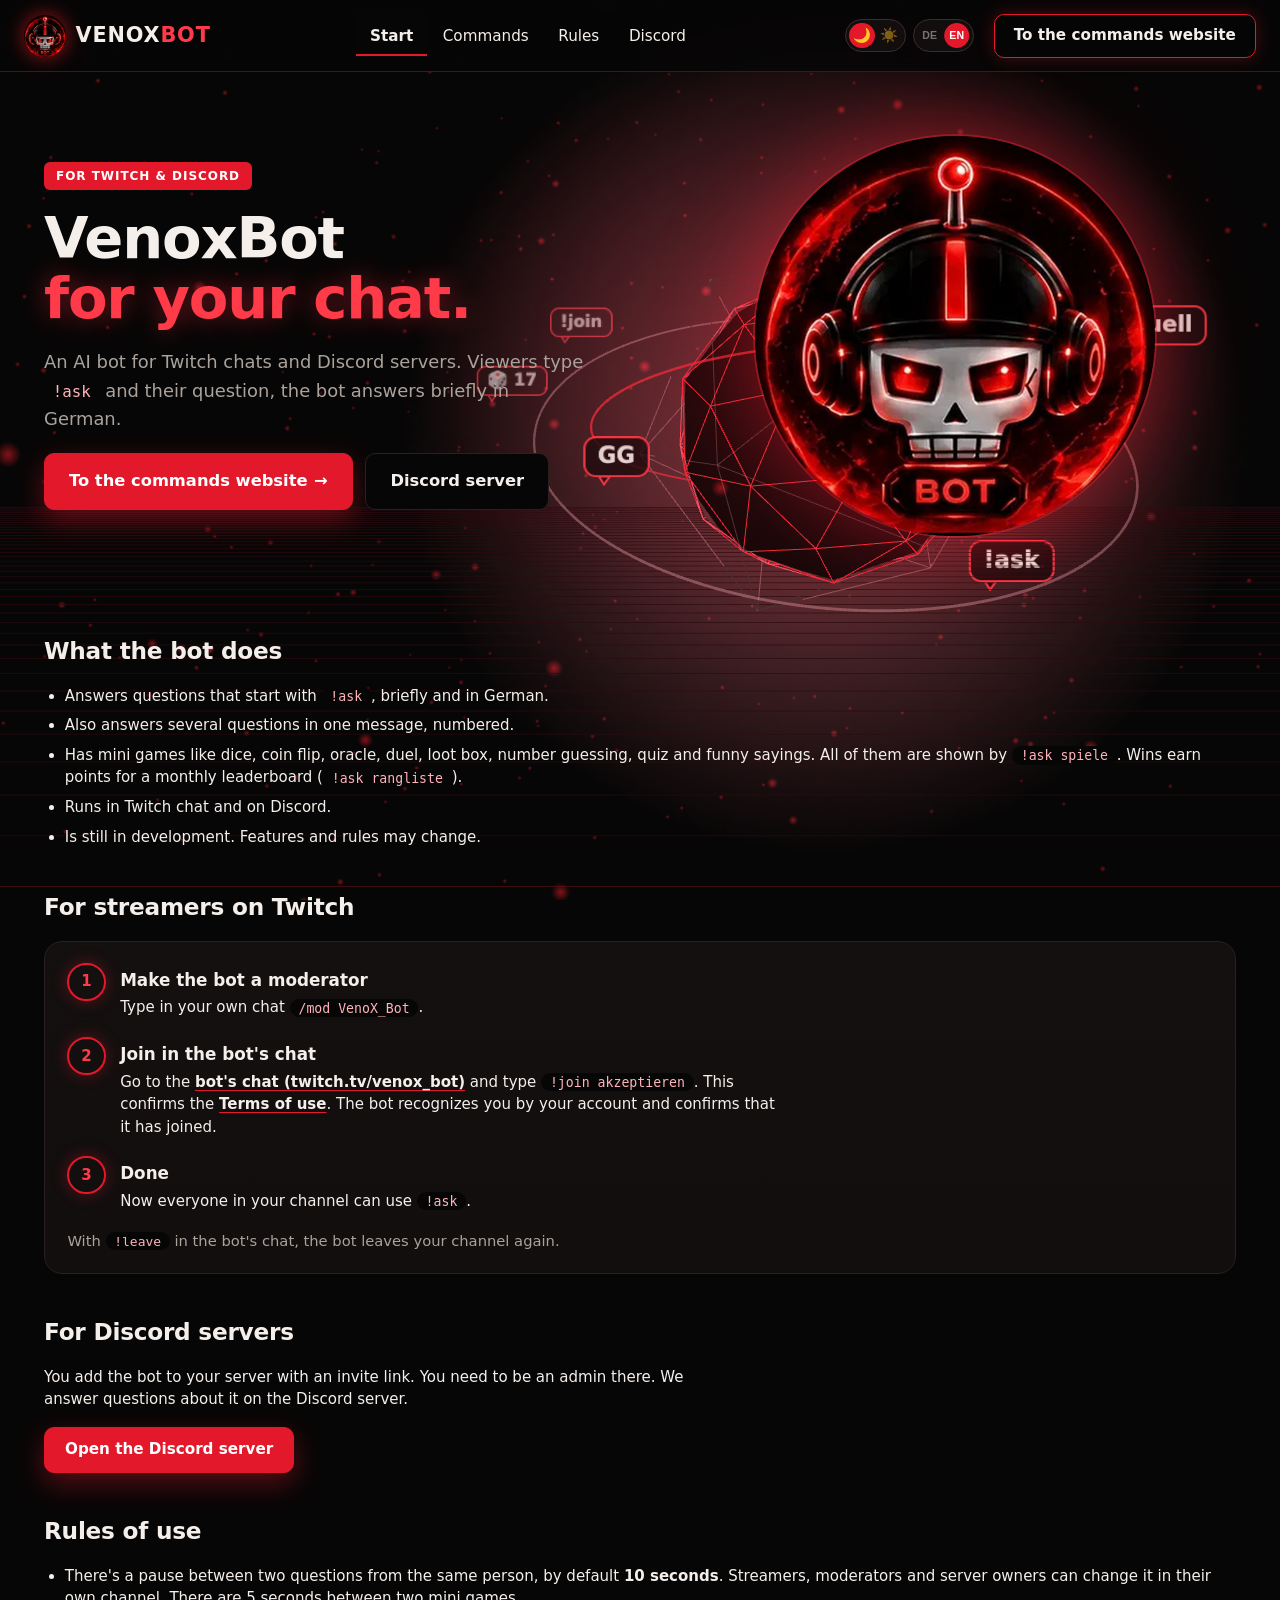
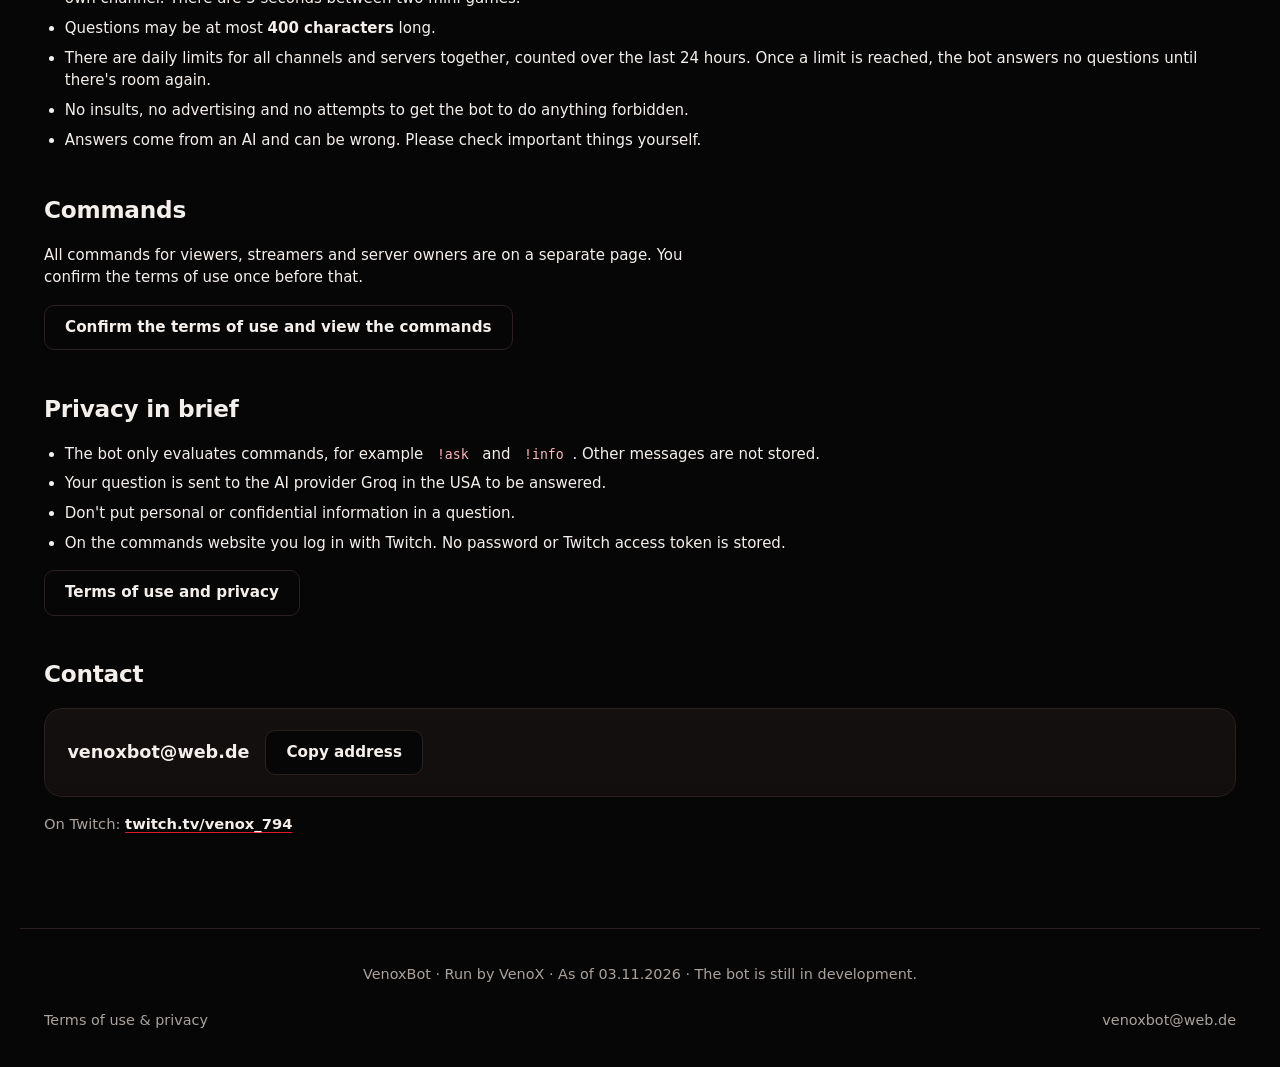
==== commit e95200fe: "Datenschutz: Teilnehmer einer Verlosung werden bis zur Ziehung gespeichert (Neustart), Stand 03.11.2" ====
--- a/index.html
+++ b/index.html
@@ -139,7 +139,7 @@
 </main>
 
 <footer class="fuss">
-  <span class="fuss-stand">VenoxBot · Betrieben von VenoX · Stand 31.10.2026 · Der Bot ist noch in Entwicklung.</span>
+  <span class="fuss-stand">VenoxBot · Betrieben von VenoX · Stand 03.11.2026 · Der Bot ist noch in Entwicklung.</span>
   <a href="nutzungsbedingungen.html">Nutzungsbedingungen &amp; Datenschutz</a>
   <a href="mailto:venoxbot@web.de">venoxbot@web.de</a>
 </footer>
@@ -148,7 +148,7 @@
 (function () {
   // Schon bestätigt? Dann führt der Knopf direkt zu den Befehlen.
   // STAND muss zu nutzungsbedingungen.html und befehle.html passen (dort wird bestätigt bzw. geprüft).
-  var STAND = "2026-10-31-6", KEY = "venoxbot-bedingungen", ok = false;
+  var STAND = "2026-11-03-1", KEY = "venoxbot-bedingungen", ok = false;
   try { if (localStorage.getItem(KEY) === STAND) ok = true; } catch (e) {}
   try { if (sessionStorage.getItem(KEY) === STAND) ok = true; } catch (e) {}
   if (ok) {
--- a/style.css
+++ b/style.css
@@ -750,3 +750,55 @@
   @keyframes held-rein { from { opacity: 0; transform: translateY(18px); } }
   @keyframes held-buehne-rein { from { opacity: 0; transform: translateY(30px) scale(.96); } }
 }
+
+/* Befehlsliste im Neon-Look (02.11.2026, liste.js): Glas-Karten über der 3D-Bühne, Suchfeld, Sprung-Chips,
+   Anzahl je Abschnitt, Zeilen leuchten beim Drüberfahren. Gilt auf der Befehle-Website und der GitHub-Seite. */
+.liste-bereich [hidden] { display: none !important; }
+.liste-werkzeug { display: grid; gap: .8rem; margin: 1.2rem 0 .4rem; }
+.liste-suche {
+  display: flex; align-items: center; gap: .6rem; max-width: 30rem; padding: .2rem 1rem;
+  border: 1px solid var(--linie-hell); border-radius: 999px; cursor: text;
+  background: color-mix(in srgb, var(--flaeche) 80%, transparent); backdrop-filter: blur(8px); -webkit-backdrop-filter: blur(8px);
+  transition: border-color .2s ease, box-shadow .2s ease;
+}
+.liste-suche:focus-within { border-color: var(--rot-hell); box-shadow: 0 0 0 3px rgba(255, 59, 74, .2), 0 0 26px rgba(255, 45, 61, .25); }
+.liste-suche svg { width: 18px; height: 18px; flex: none; fill: none; stroke: var(--blass); stroke-width: 2; stroke-linecap: round; }
+.liste-suche input { flex: 1; min-width: 0; max-width: none; margin: 0; font: inherit; font-size: 1rem; color: var(--text); background: transparent; border: 0; border-radius: 0; outline: 0; padding: .65rem 0; }
+.liste-suche input:focus { box-shadow: none; }
+.liste-chips { display: flex; gap: .5rem; overflow-x: auto; padding-bottom: .3rem; scrollbar-width: thin; }
+.liste-chip {
+  flex: none; padding: .4rem .9rem; border-radius: 999px; border: 1px solid var(--linie); font-size: .85rem; font-weight: 600;
+  color: var(--blass); text-decoration: none; background: color-mix(in srgb, var(--flaeche) 70%, transparent);
+  transition: color .2s ease, border-color .2s ease, background-color .2s ease, box-shadow .2s ease;
+}
+.liste-bereich a.liste-chip { color: var(--blass); font-weight: 600; }
+.liste-bereich a.liste-chip.aktiv { color: #fff; background: var(--rot); border-color: var(--rot); box-shadow: 0 0 18px rgba(255, 45, 61, .45); }
+@media (hover: hover) and (pointer: fine) { .liste-bereich a.liste-chip:hover { color: var(--text); border-color: var(--rot); } }
+.liste-leer { color: var(--blass); padding: 2rem 0; text-align: center; }
+
+/* Sprung-Chips scrollen zum Abschnitt: Abstand für den festen Kopf */
+.liste-bereich section { scroll-margin-top: 5.5rem; }
+.liste-bereich section > h2 { display: flex; align-items: center; flex-wrap: wrap; gap: .6rem; scroll-margin-top: 6rem; }
+.liste-bereich section > h2::before { content: ""; width: 4px; height: 1.1em; border-radius: 2px; background: var(--rot-hell); box-shadow: 0 0 12px var(--rot-hell); }
+.liste-anzahl { font-size: .72rem; font-weight: 700; letter-spacing: .04em; color: var(--blass); border: 1px solid var(--linie-hell); border-radius: 999px; padding: .15rem .55rem; }
+.liste-bereich .card {
+  position: relative; overflow: hidden; border: 1px solid var(--linie);
+  background: color-mix(in srgb, var(--flaeche) 84%, transparent); backdrop-filter: blur(10px); -webkit-backdrop-filter: blur(10px);
+  box-shadow: 0 20px 50px rgba(0, 0, 0, .35);
+}
+.liste-bereich .card::before {
+  content: ""; position: absolute; left: 0; right: 0; top: 0; height: 1px; pointer-events: none;
+  background: linear-gradient(90deg, transparent, var(--rot-hell), transparent); opacity: .7;
+}
+.liste-bereich .row { margin: 0 -.8rem; padding: .85rem .8rem; border-radius: 12px; transition: background-color .2s ease; }
+.liste-bereich .row code { transition: box-shadow .2s ease, color .2s ease; }
+@media (hover: hover) and (pointer: fine) {
+  .liste-bereich .row:hover { background: rgba(227, 25, 43, .07); }
+  .liste-bereich .row:hover > code, .liste-bereich .row:hover .befehl-zelle > code { color: #fff; box-shadow: 0 0 0 1px rgba(255, 59, 74, .5), 0 0 16px rgba(255, 45, 61, .35); }
+}
+@media (prefers-reduced-motion: no-preference) {
+  .liste-bereich section { animation: liste-rein .6s cubic-bezier(.22, 1, .36, 1) backwards; }
+  .liste-bereich section:nth-of-type(2) { animation-delay: .05s; } .liste-bereich section:nth-of-type(3) { animation-delay: .1s; }
+  .liste-bereich section:nth-of-type(4) { animation-delay: .15s; } .liste-bereich section:nth-of-type(n+5) { animation-delay: .2s; }
+  @keyframes liste-rein { from { opacity: 0; transform: translateY(16px); } }
+}
--- a/info.css
+++ b/info.css
@@ -74,3 +74,21 @@
   main code, .cmd { white-space: normal; overflow-wrap: anywhere; }
   .held.klein .held-titel { font-size: 1.75rem; hyphens: auto; overflow-wrap: anywhere; }
 }
+
+/* Nutzungsbedingungen und Datenschutz im Neon-Look (02.11.2026, liste.js mit data-inhalt): jeder große
+   Abschnitt als Glas-Karte über der 3D-Bühne, Unterpunkte mit roter Marke. Der Text selbst bleibt gleich. */
+.liste-bereich.inhalt > section:not(#bestaetigen) {
+  position: relative; margin: 0 0 1.5rem; padding: .4rem 1.6rem 1.2rem; border: 1px solid var(--linie); border-radius: var(--rund);
+  background: color-mix(in srgb, var(--flaeche) 86%, transparent); backdrop-filter: blur(10px); -webkit-backdrop-filter: blur(10px);
+  box-shadow: 0 20px 50px rgba(0, 0, 0, .35);
+}
+.liste-bereich.inhalt > section:not(#bestaetigen)::after {
+  content: ""; position: absolute; left: 0; right: 0; top: 0; height: 1px; pointer-events: none;
+  background: linear-gradient(90deg, transparent, var(--rot-hell), transparent); opacity: .7;
+}
+.liste-bereich.inhalt > section > h2 { margin-top: 1.4rem; }
+.liste-bereich.inhalt > section, .liste-bereich.inhalt .liste-werkzeug { max-width: 54rem; }
+.liste-bereich.inhalt h3 { display: flex; align-items: baseline; gap: .55rem; margin-top: 1.6rem; scroll-margin-top: 6rem; }
+.liste-bereich.inhalt h3::before { content: ""; flex: none; width: 8px; height: 8px; border-radius: 2px; transform: rotate(45deg) translateY(-1px); background: var(--rot-hell); box-shadow: 0 0 10px var(--rot-hell); }
+.liste-bereich.inhalt .confirm { background: color-mix(in srgb, var(--flaeche) 90%, transparent); backdrop-filter: blur(10px); -webkit-backdrop-filter: blur(10px); }
+@media (max-width: 40rem) { .liste-bereich.inhalt > section:not(#bestaetigen) { padding: .2rem 1rem 1rem; } }
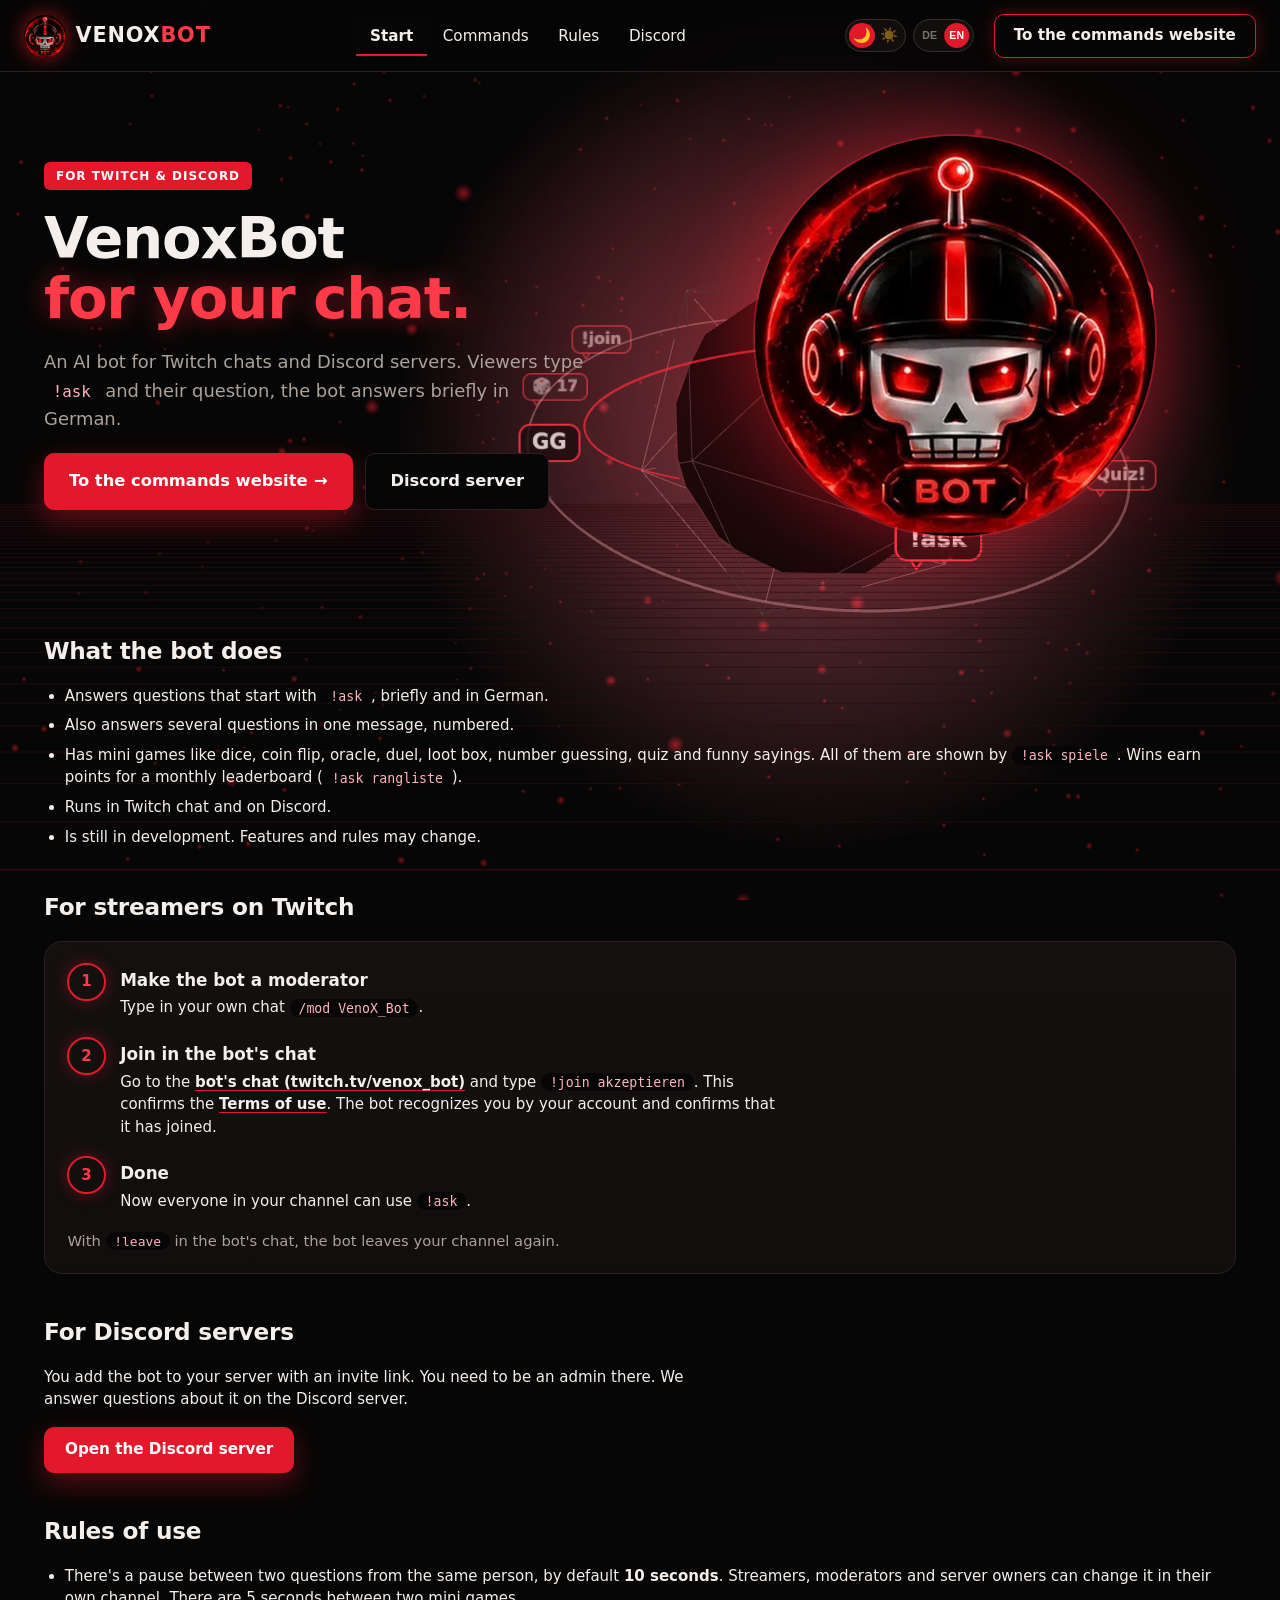
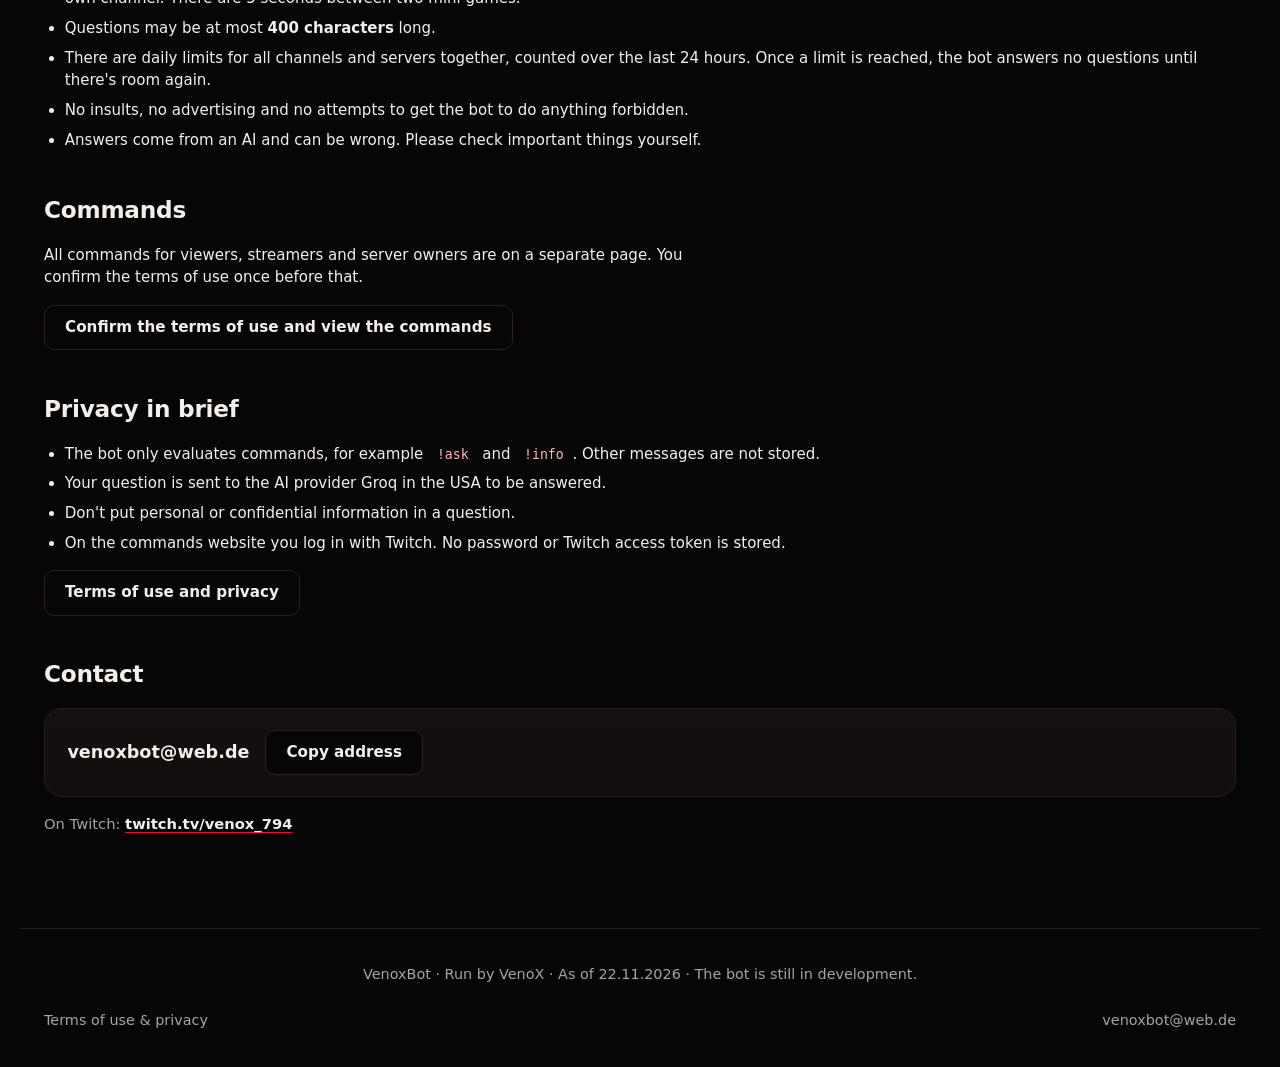
==== commit 2105ce4b: "!setup: Befehlsliste, Bedingungen (Server-Vorlagen), Datenschutz 3w, englische Texte, Stand 22.11.20" ====
--- a/index.html
+++ b/index.html
@@ -139,7 +139,7 @@
 </main>
 
 <footer class="fuss">
-  <span class="fuss-stand">VenoxBot · Betrieben von VenoX · Stand 03.11.2026 · Der Bot ist noch in Entwicklung.</span>
+  <span class="fuss-stand">VenoxBot · Betrieben von VenoX · Stand 22.11.2026 · Der Bot ist noch in Entwicklung.</span>
   <a href="nutzungsbedingungen.html">Nutzungsbedingungen &amp; Datenschutz</a>
   <a href="mailto:venoxbot@web.de">venoxbot@web.de</a>
 </footer>
@@ -148,7 +148,7 @@
 (function () {
   // Schon bestätigt? Dann führt der Knopf direkt zu den Befehlen.
   // STAND muss zu nutzungsbedingungen.html und befehle.html passen (dort wird bestätigt bzw. geprüft).
-  var STAND = "2026-11-03-1", KEY = "venoxbot-bedingungen", ok = false;
+  var STAND = "2026-11-22-1", KEY = "venoxbot-bedingungen", ok = false;
   try { if (localStorage.getItem(KEY) === STAND) ok = true; } catch (e) {}
   try { if (sessionStorage.getItem(KEY) === STAND) ok = true; } catch (e) {}
   if (ok) {
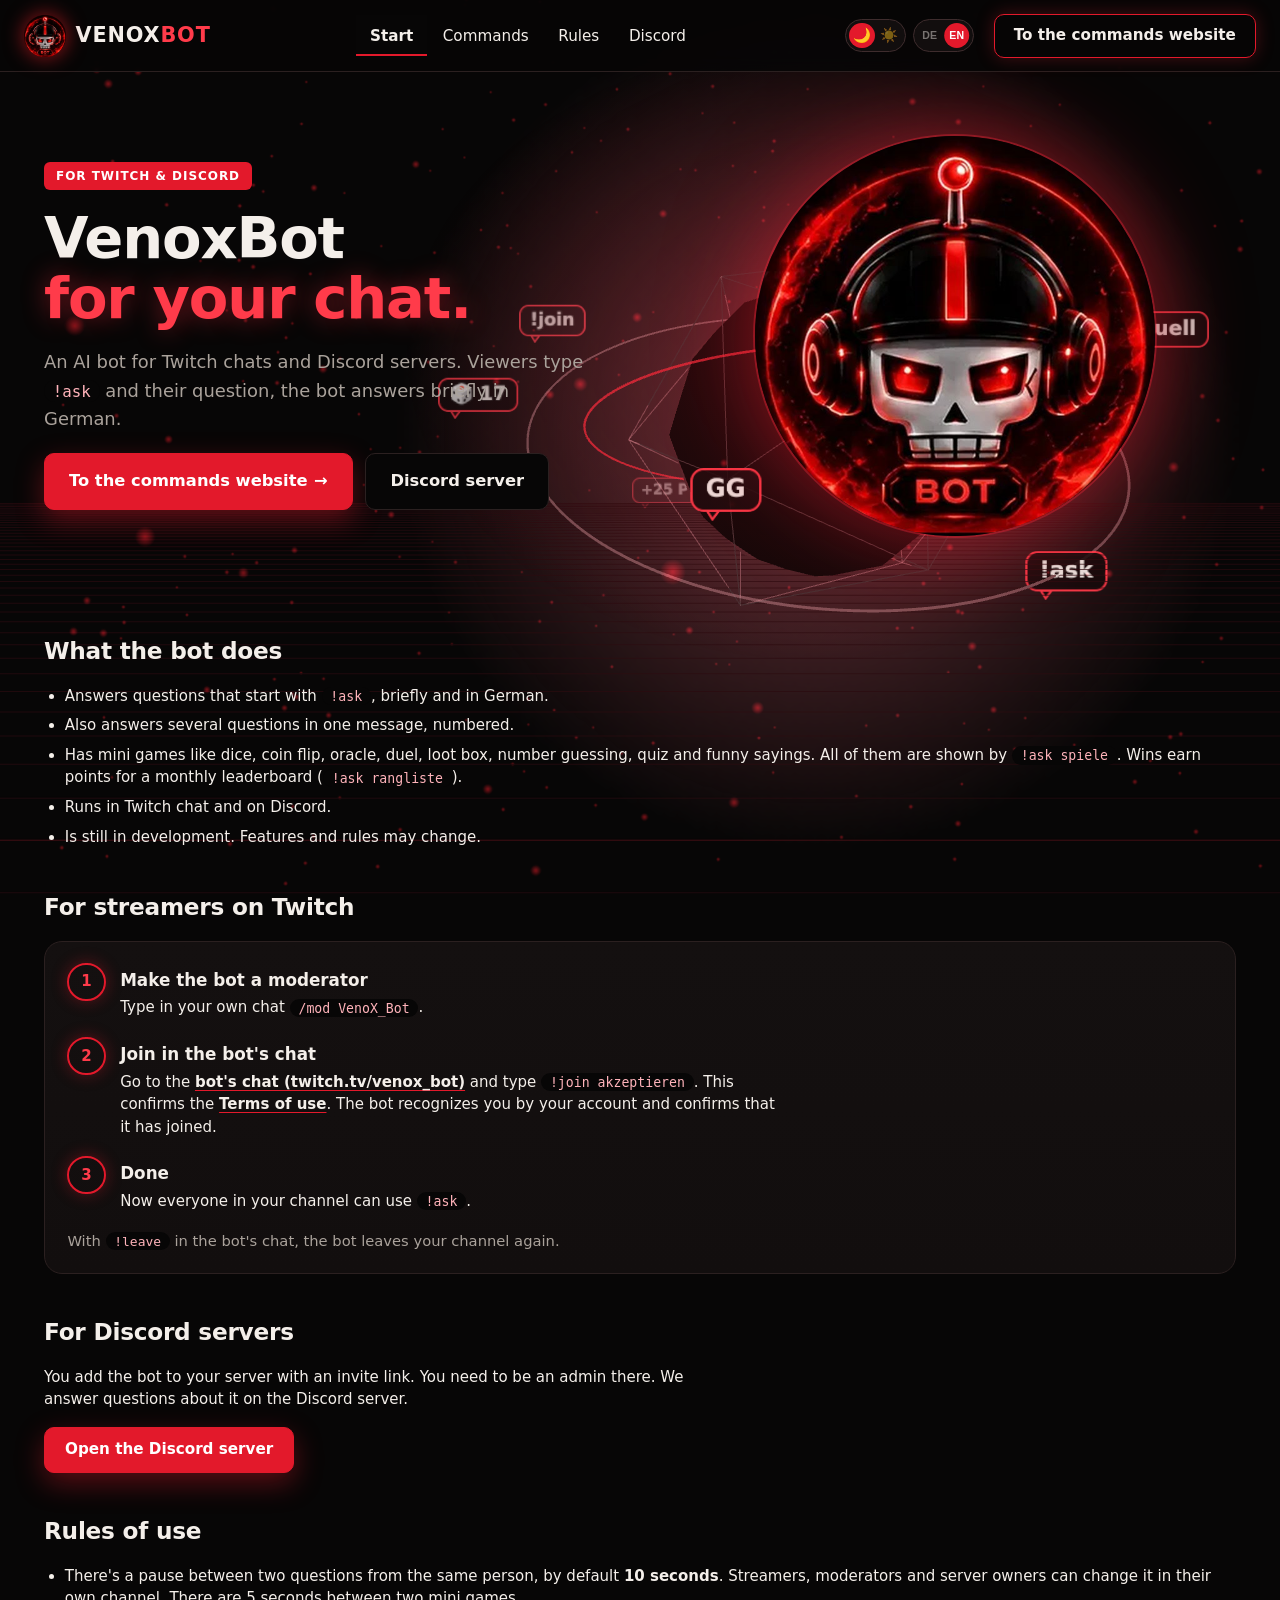
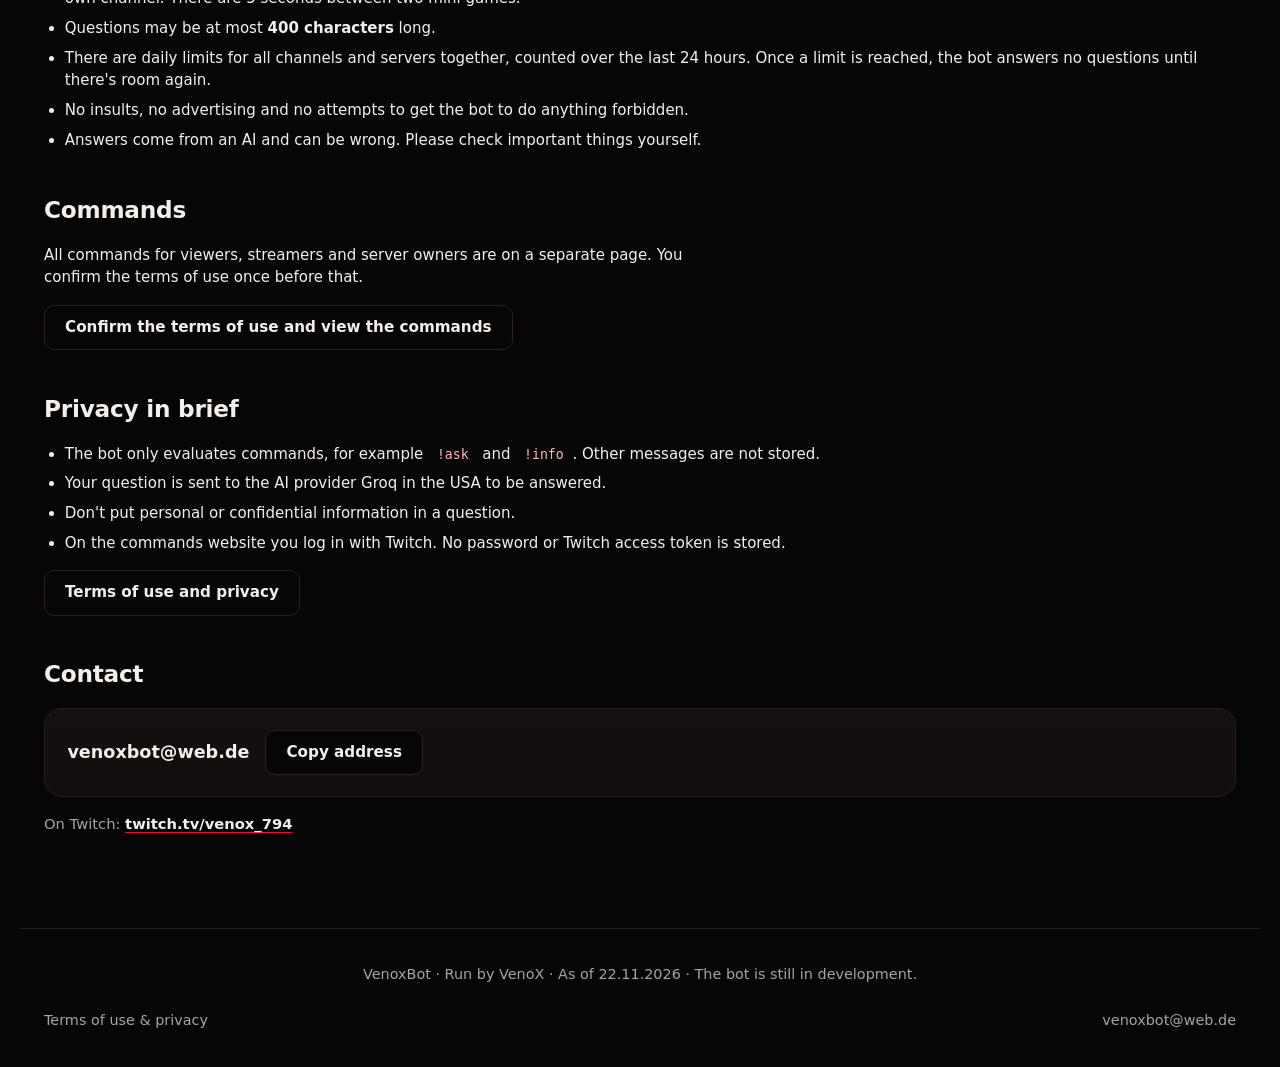
==== commit ccce7b2e: "!setup: Icon und Emojis, Einladungslink mit „Ausdrücke erstellen“, Stand 2026-11-22-2 Co-Authored-By" ====
--- a/index.html
+++ b/index.html
@@ -148,7 +148,7 @@
 (function () {
   // Schon bestätigt? Dann führt der Knopf direkt zu den Befehlen.
   // STAND muss zu nutzungsbedingungen.html und befehle.html passen (dort wird bestätigt bzw. geprüft).
-  var STAND = "2026-11-22-1", KEY = "venoxbot-bedingungen", ok = false;
+  var STAND = "2026-11-22-2", KEY = "venoxbot-bedingungen", ok = false;
   try { if (localStorage.getItem(KEY) === STAND) ok = true; } catch (e) {}
   try { if (sessionStorage.getItem(KEY) === STAND) ok = true; } catch (e) {}
   if (ok) {
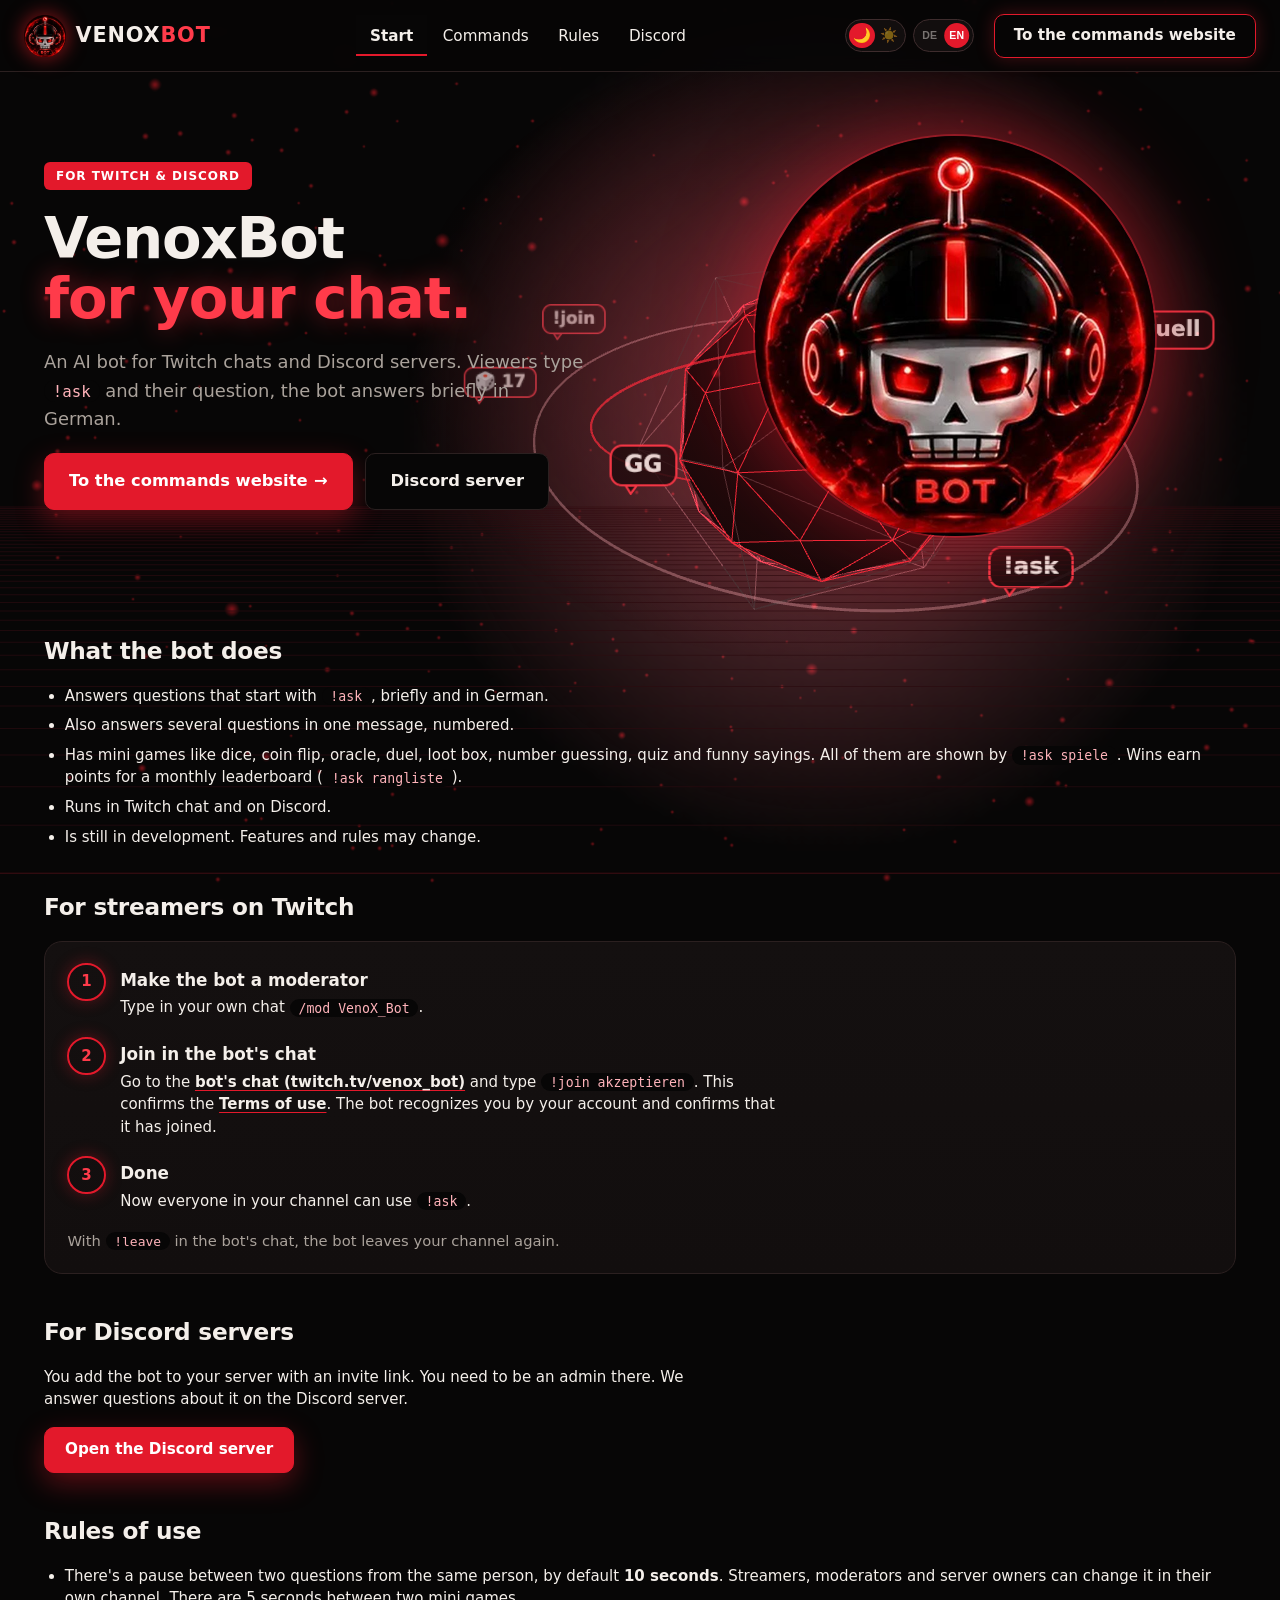
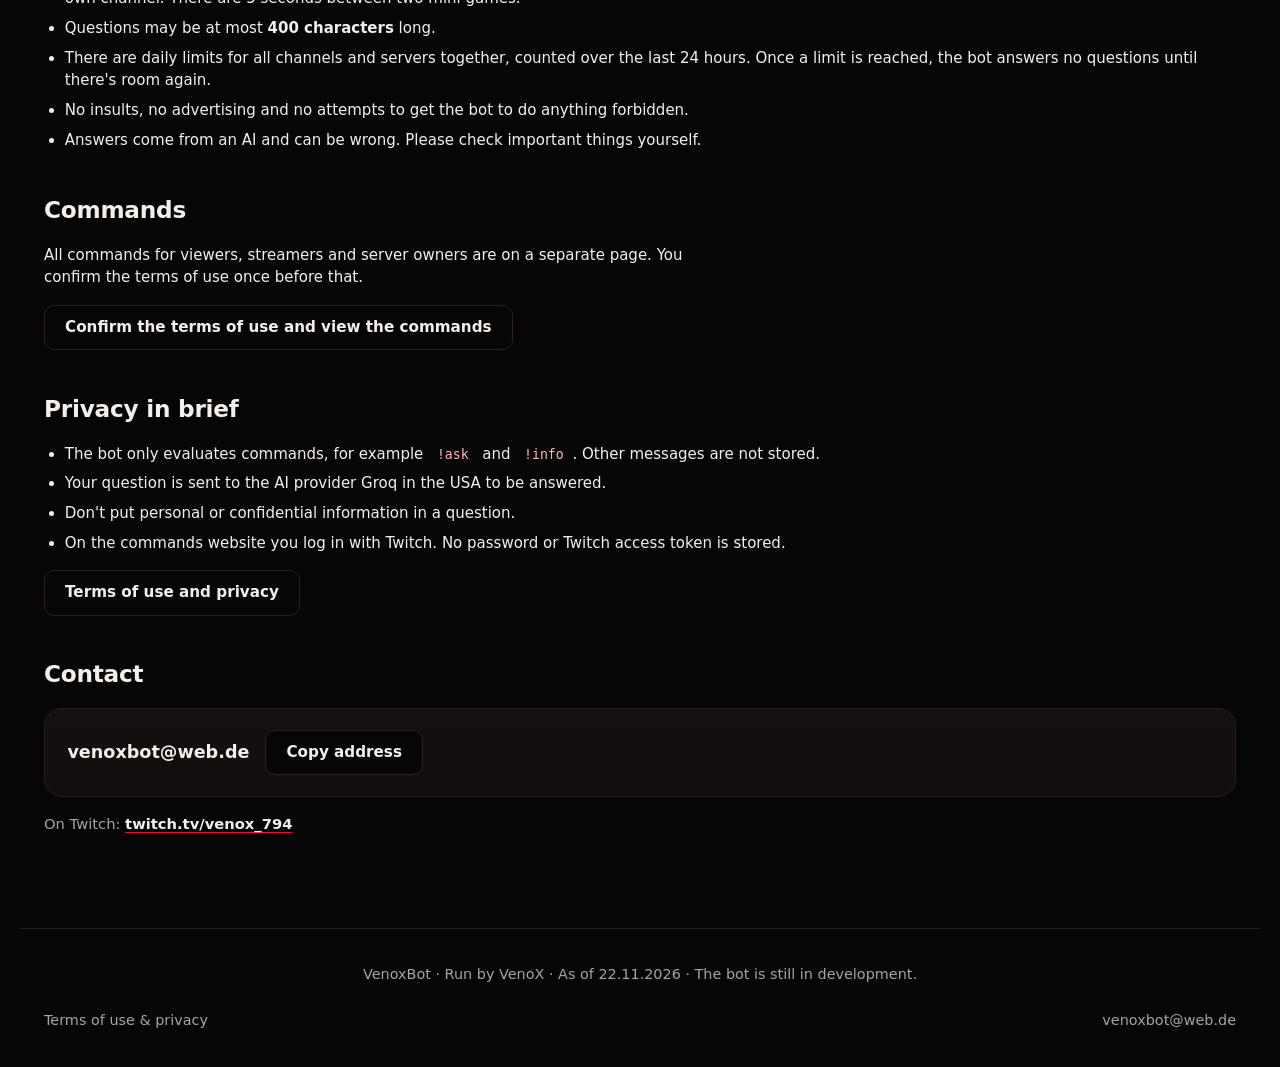
==== commit 4bdfdd6e: "KI-Bilder (!setup bilder): Befehlsliste, Bedingungen, Datenschutz 3y, Cloudflare Workers AI, Stand 2" ====
--- a/index.html
+++ b/index.html
@@ -148,7 +148,7 @@
 (function () {
   // Schon bestätigt? Dann führt der Knopf direkt zu den Befehlen.
   // STAND muss zu nutzungsbedingungen.html und befehle.html passen (dort wird bestätigt bzw. geprüft).
-  var STAND = "2026-11-22-2", KEY = "venoxbot-bedingungen", ok = false;
+  var STAND = "2026-11-22-3", KEY = "venoxbot-bedingungen", ok = false;
   try { if (localStorage.getItem(KEY) === STAND) ok = true; } catch (e) {}
   try { if (sessionStorage.getItem(KEY) === STAND) ok = true; } catch (e) {}
   if (ok) {
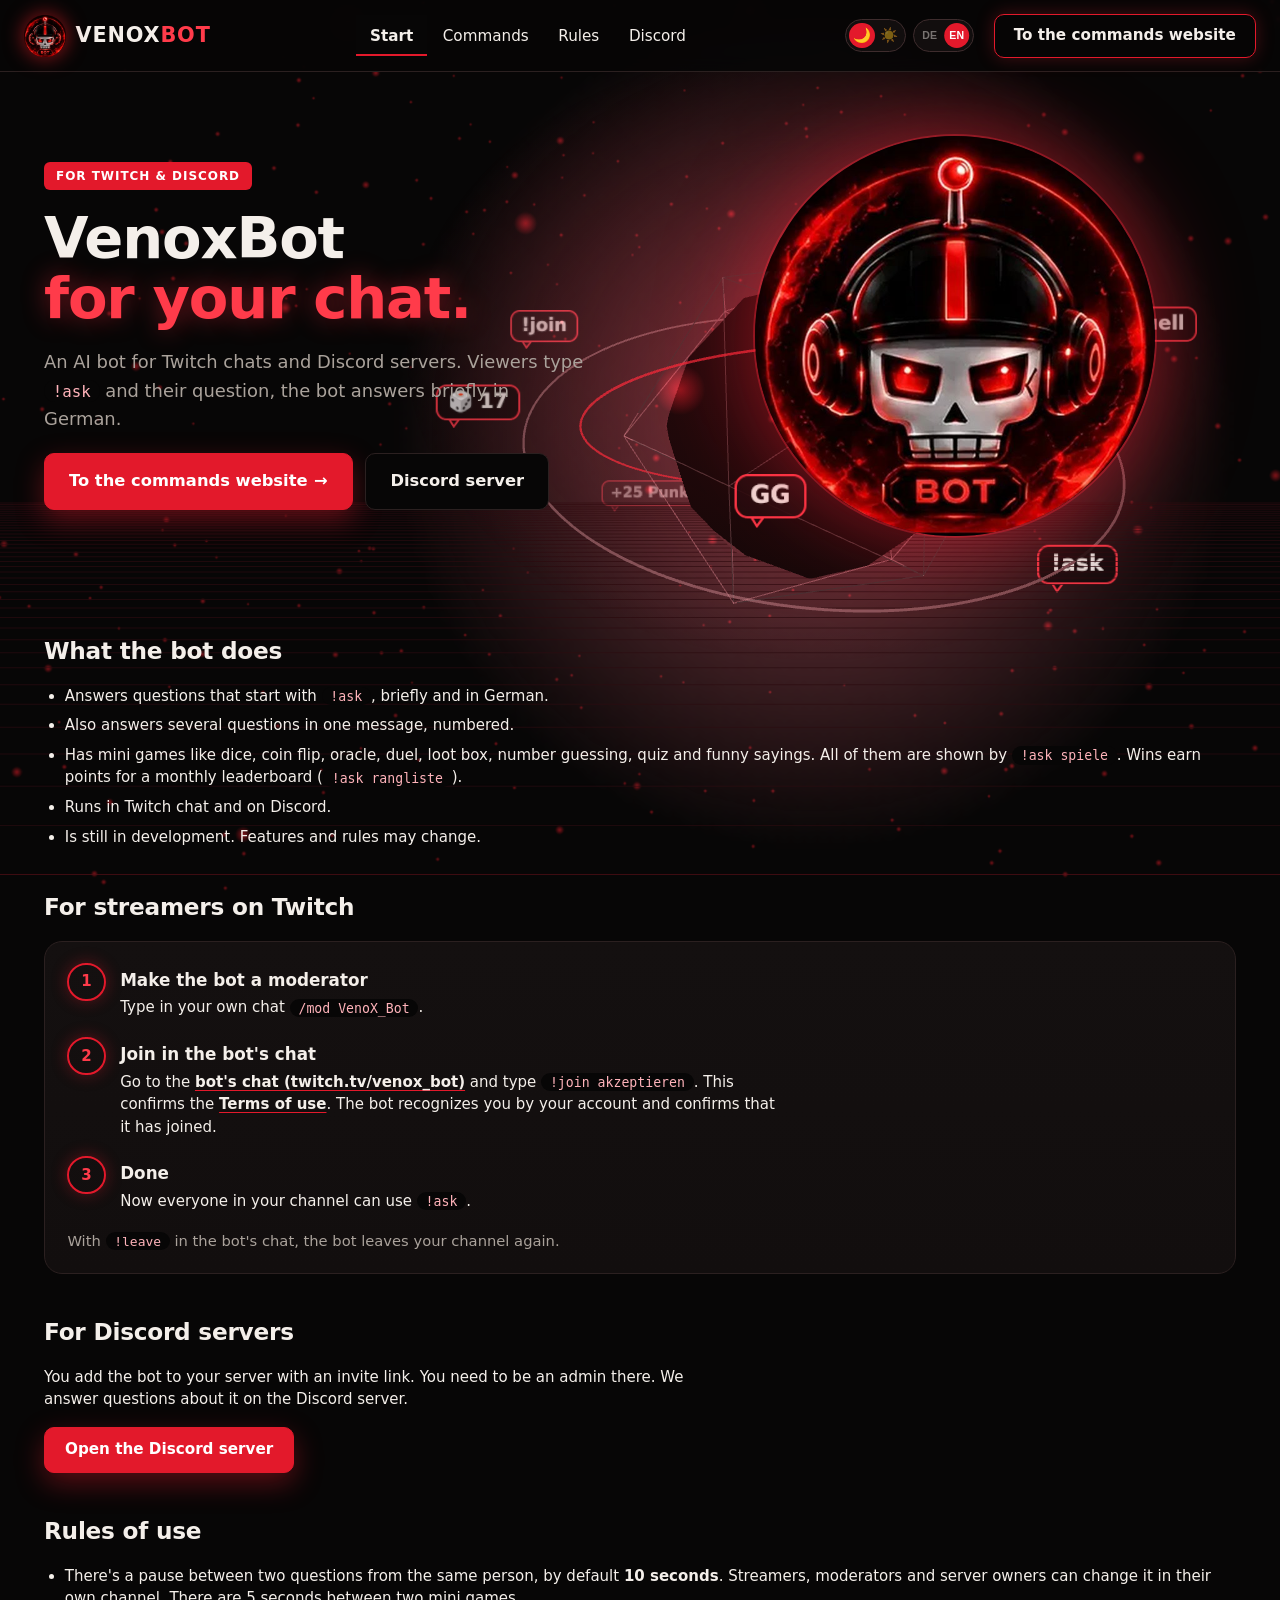
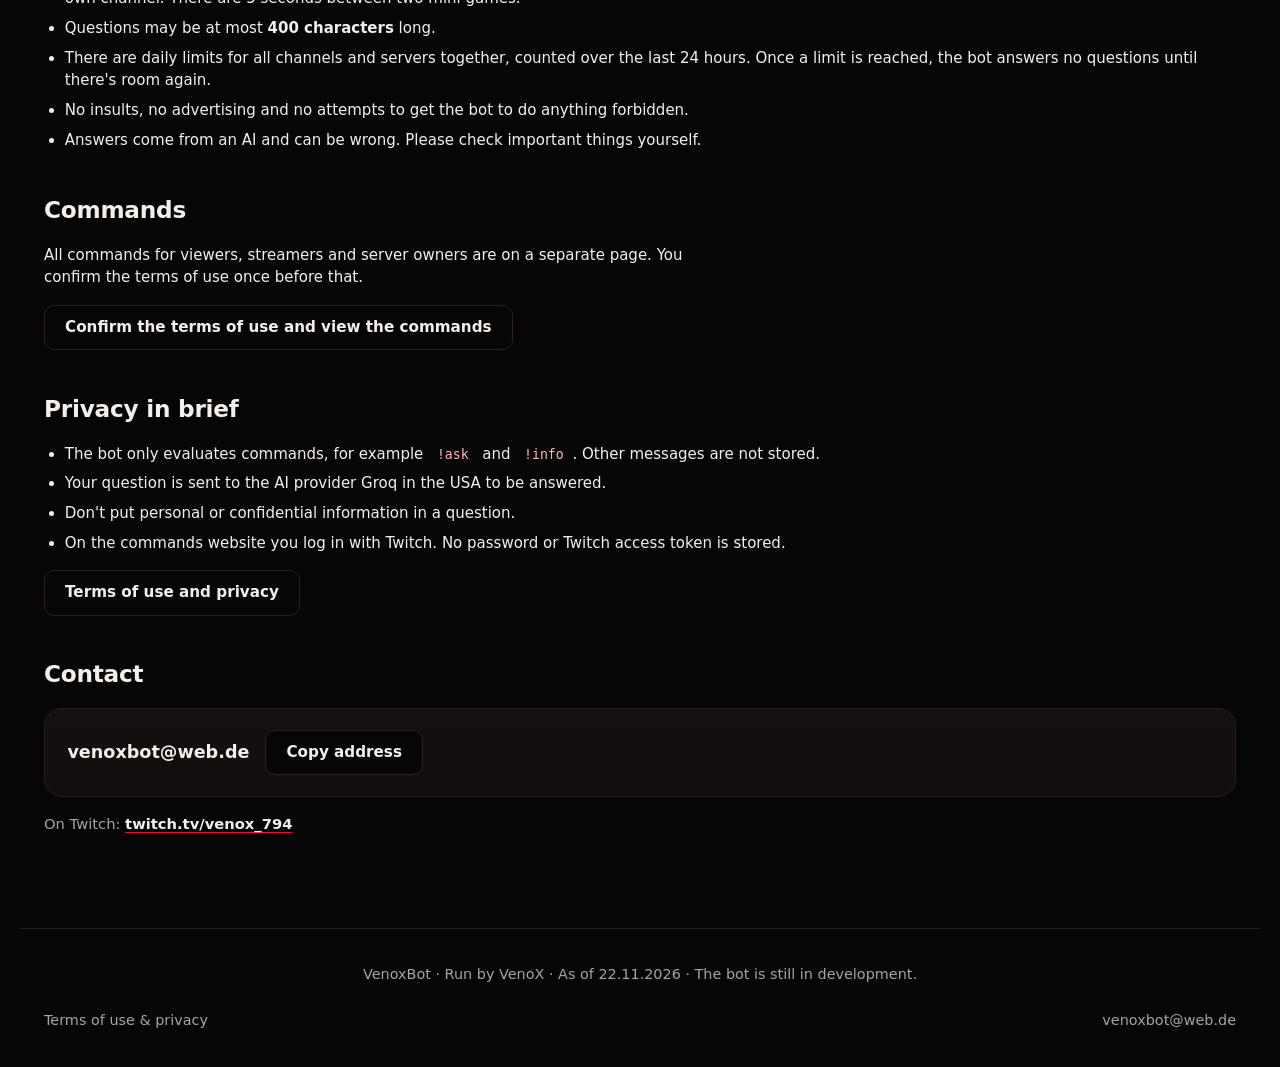
==== commit 740ffbf3: "KI-Bilder: Sticker, !setup bilder neu, 30 Bilder pro Server, Stand 2026-11-22-4 Co-Authored-By: Clau" ====
--- a/index.html
+++ b/index.html
@@ -148,7 +148,7 @@
 (function () {
   // Schon bestätigt? Dann führt der Knopf direkt zu den Befehlen.
   // STAND muss zu nutzungsbedingungen.html und befehle.html passen (dort wird bestätigt bzw. geprüft).
-  var STAND = "2026-11-22-3", KEY = "venoxbot-bedingungen", ok = false;
+  var STAND = "2026-11-22-4", KEY = "venoxbot-bedingungen", ok = false;
   try { if (localStorage.getItem(KEY) === STAND) ok = true; } catch (e) {}
   try { if (sessionStorage.getItem(KEY) === STAND) ok = true; } catch (e) {}
   if (ok) {
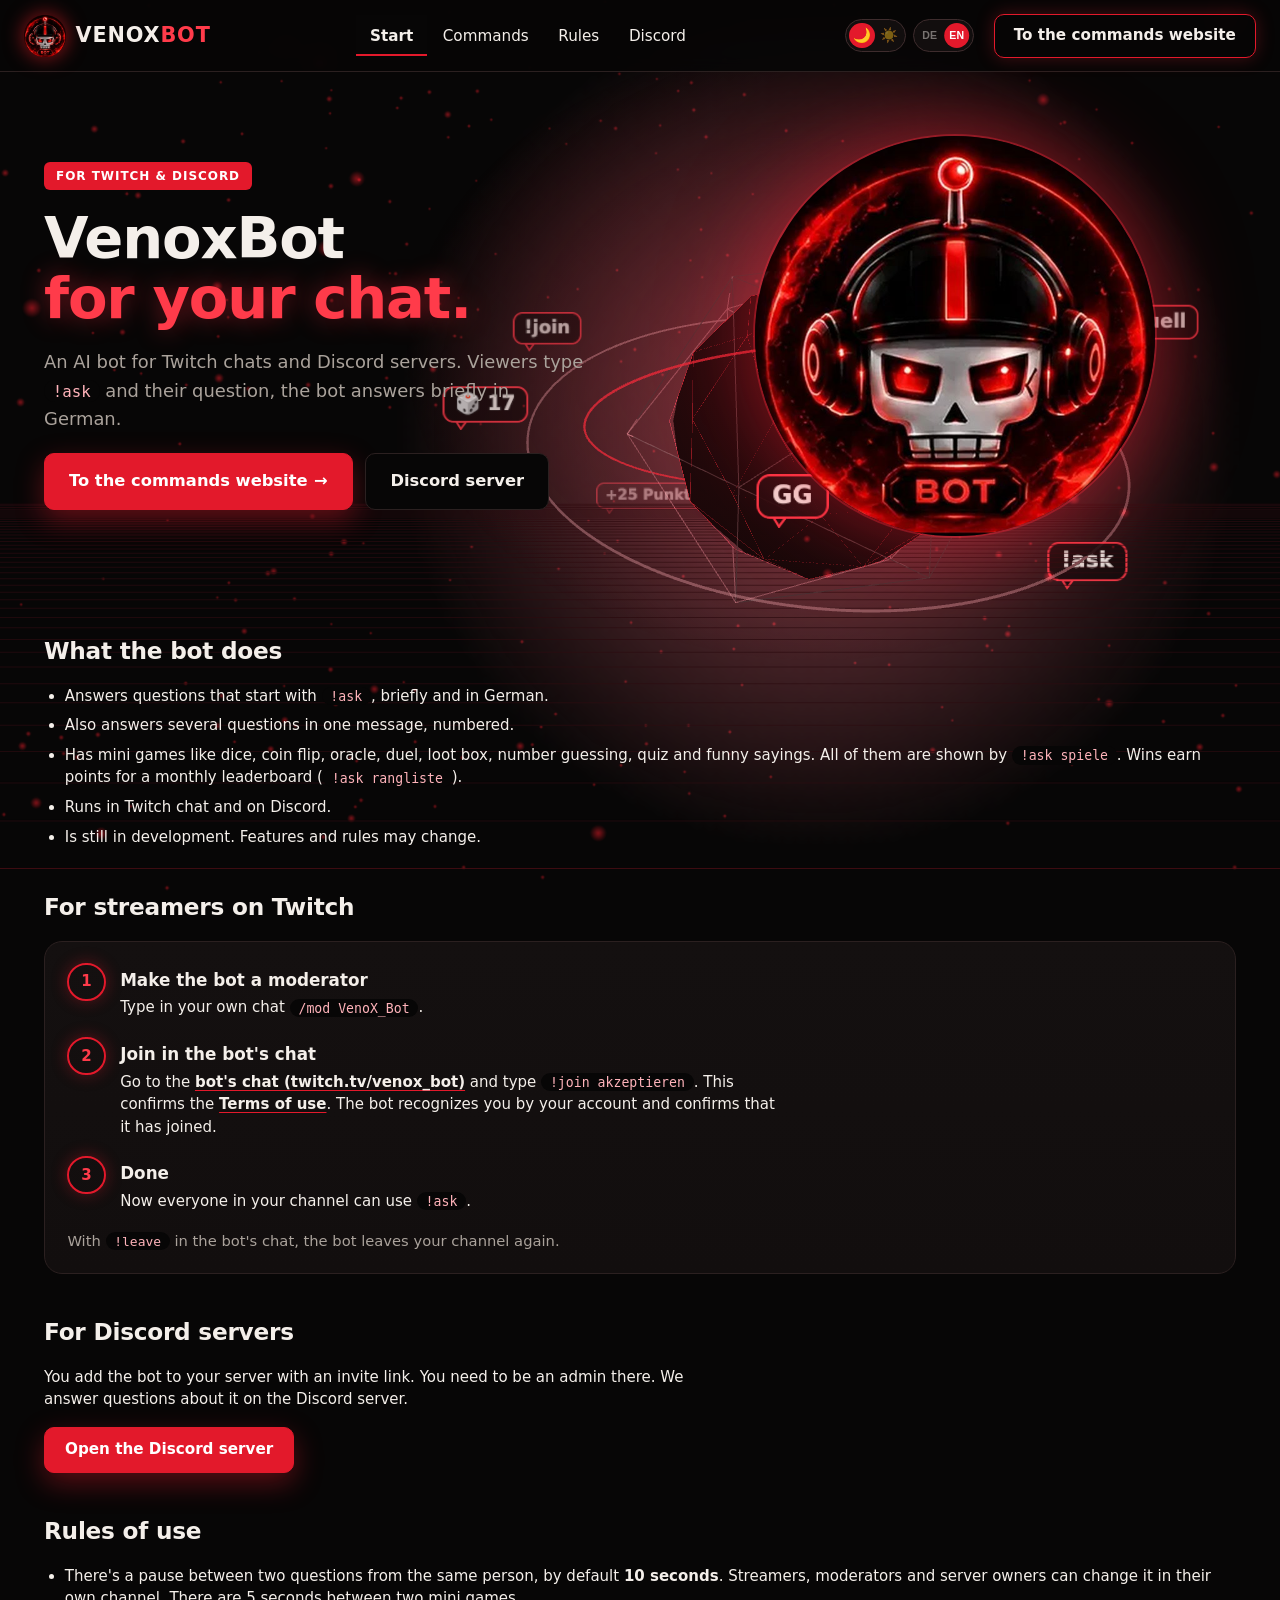
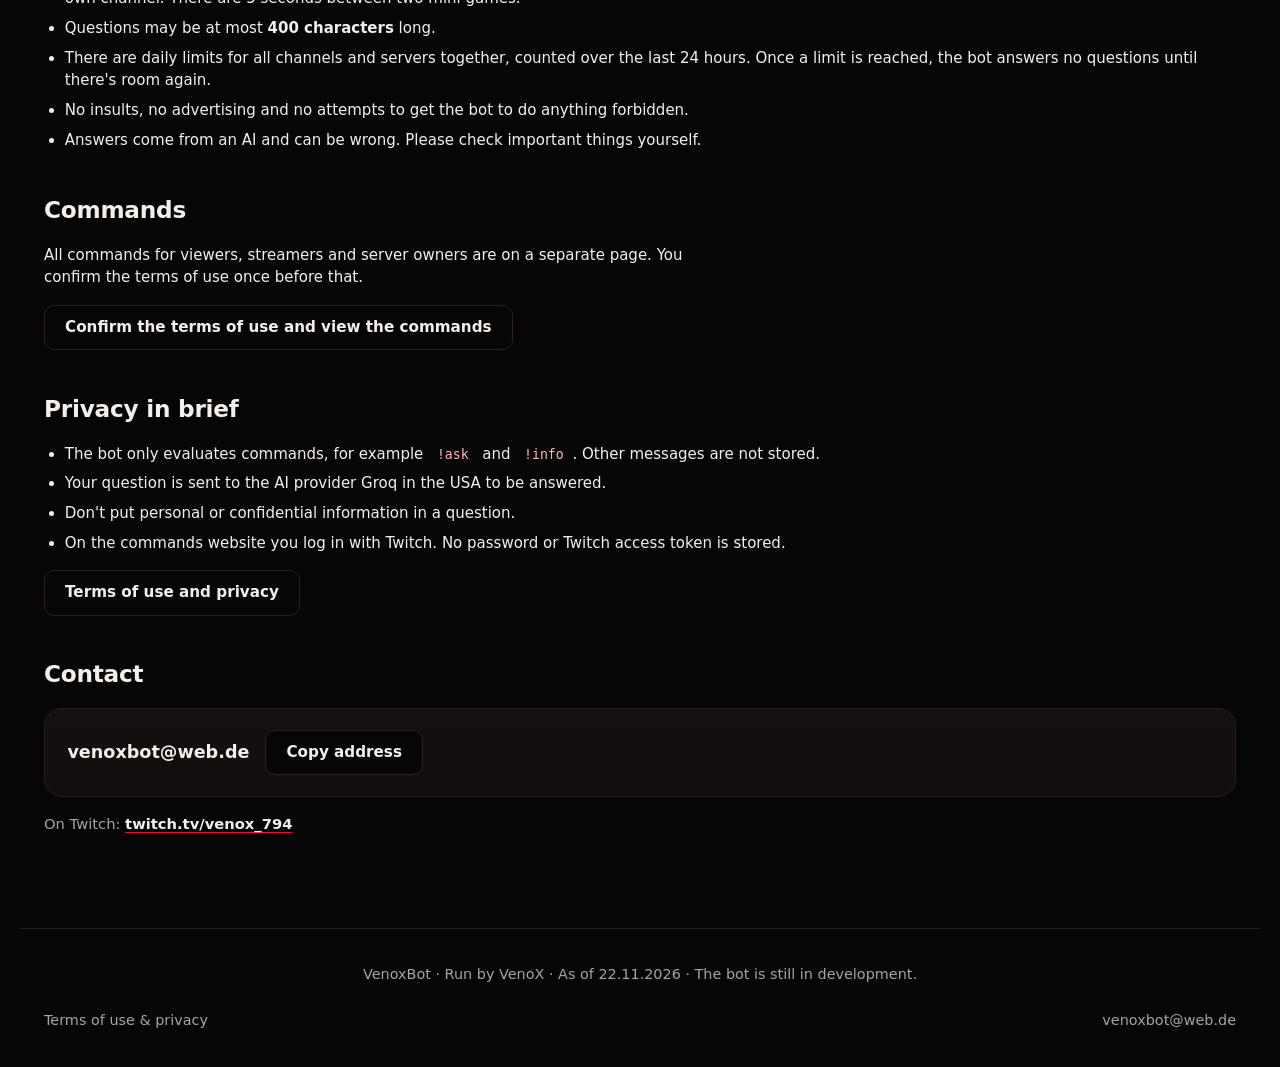
==== commit 8f77bd13: "Datenschutz: Punkt 3z Erinnerungen (!ask reminder), Stand 2026-11-23-1 Co-Authored-By: Claude Opus 5" ====
--- a/index.html
+++ b/index.html
@@ -148,7 +148,7 @@
 (function () {
   // Schon bestätigt? Dann führt der Knopf direkt zu den Befehlen.
   // STAND muss zu nutzungsbedingungen.html und befehle.html passen (dort wird bestätigt bzw. geprüft).
-  var STAND = "2026-11-22-4", KEY = "venoxbot-bedingungen", ok = false;
+  var STAND = "2026-11-23-1", KEY = "venoxbot-bedingungen", ok = false;
   try { if (localStorage.getItem(KEY) === STAND) ok = true; } catch (e) {}
   try { if (sessionStorage.getItem(KEY) === STAND) ok = true; } catch (e) {}
   if (ok) {
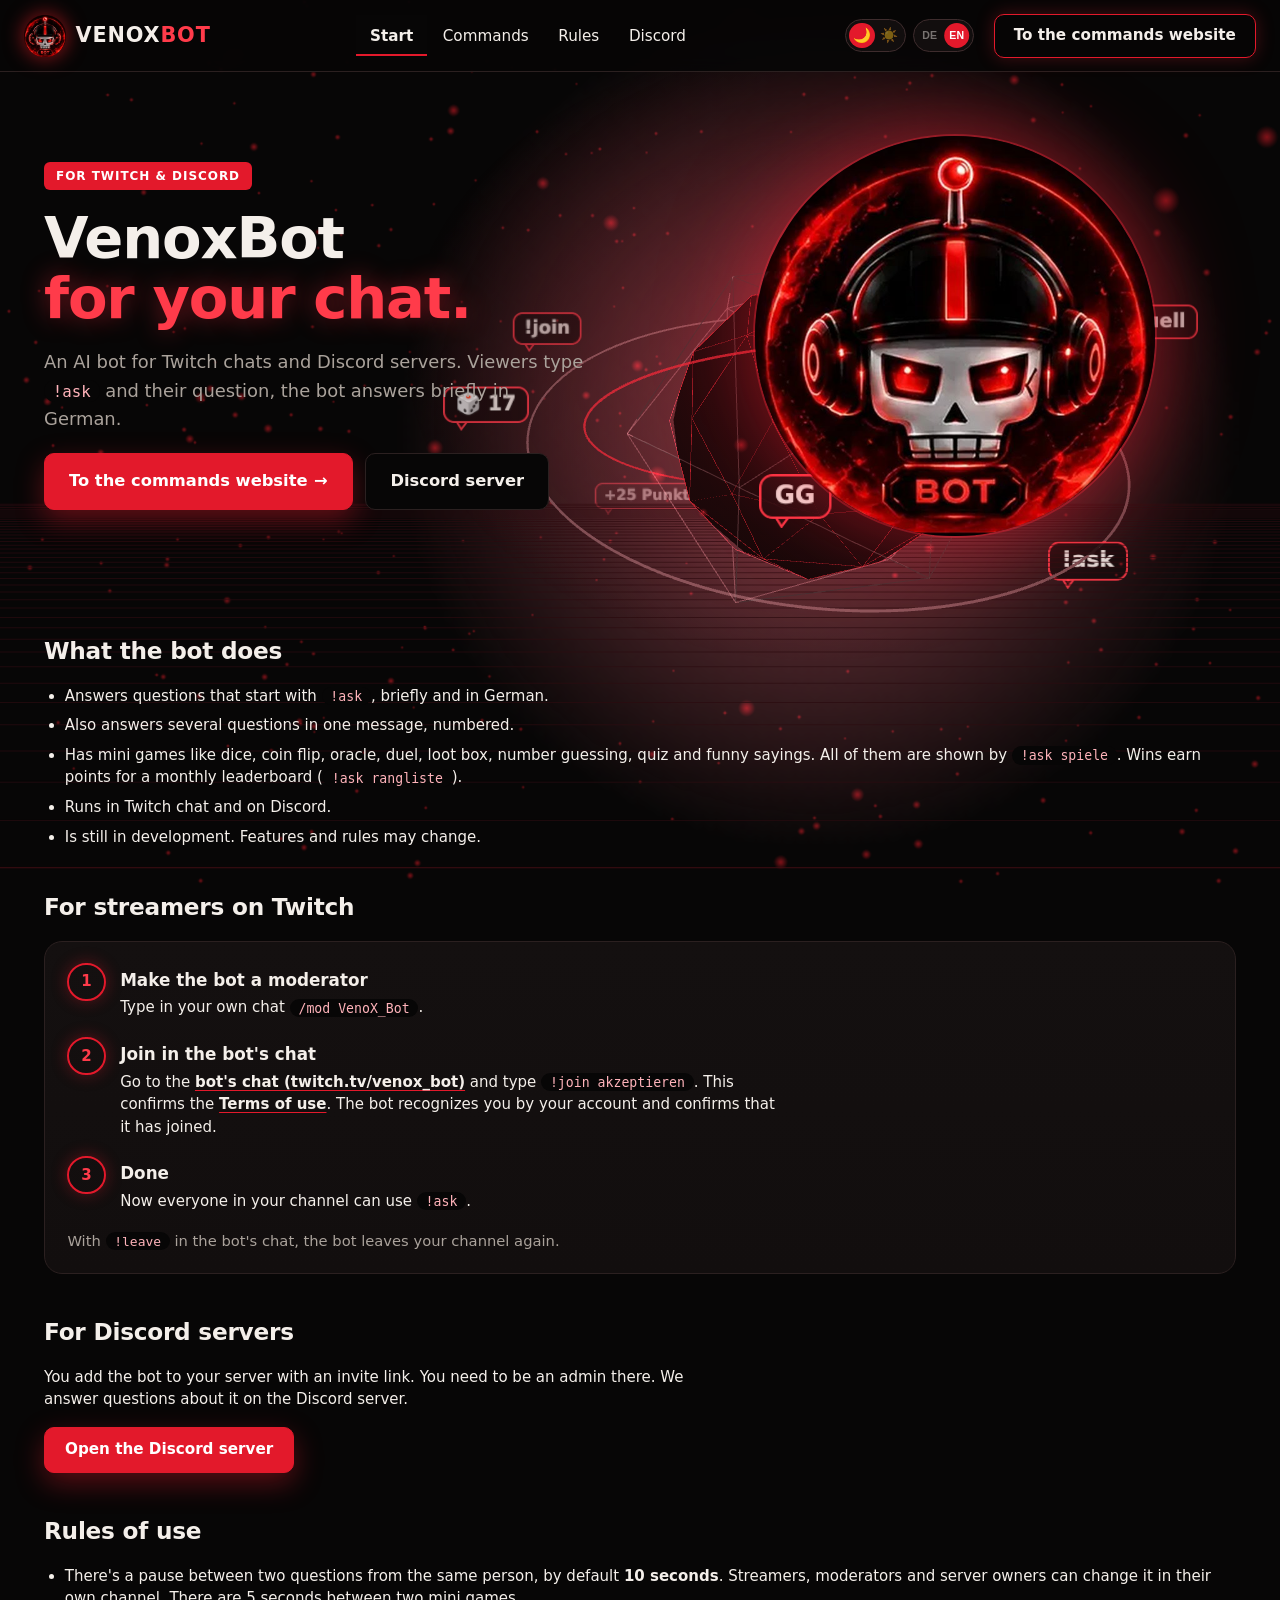
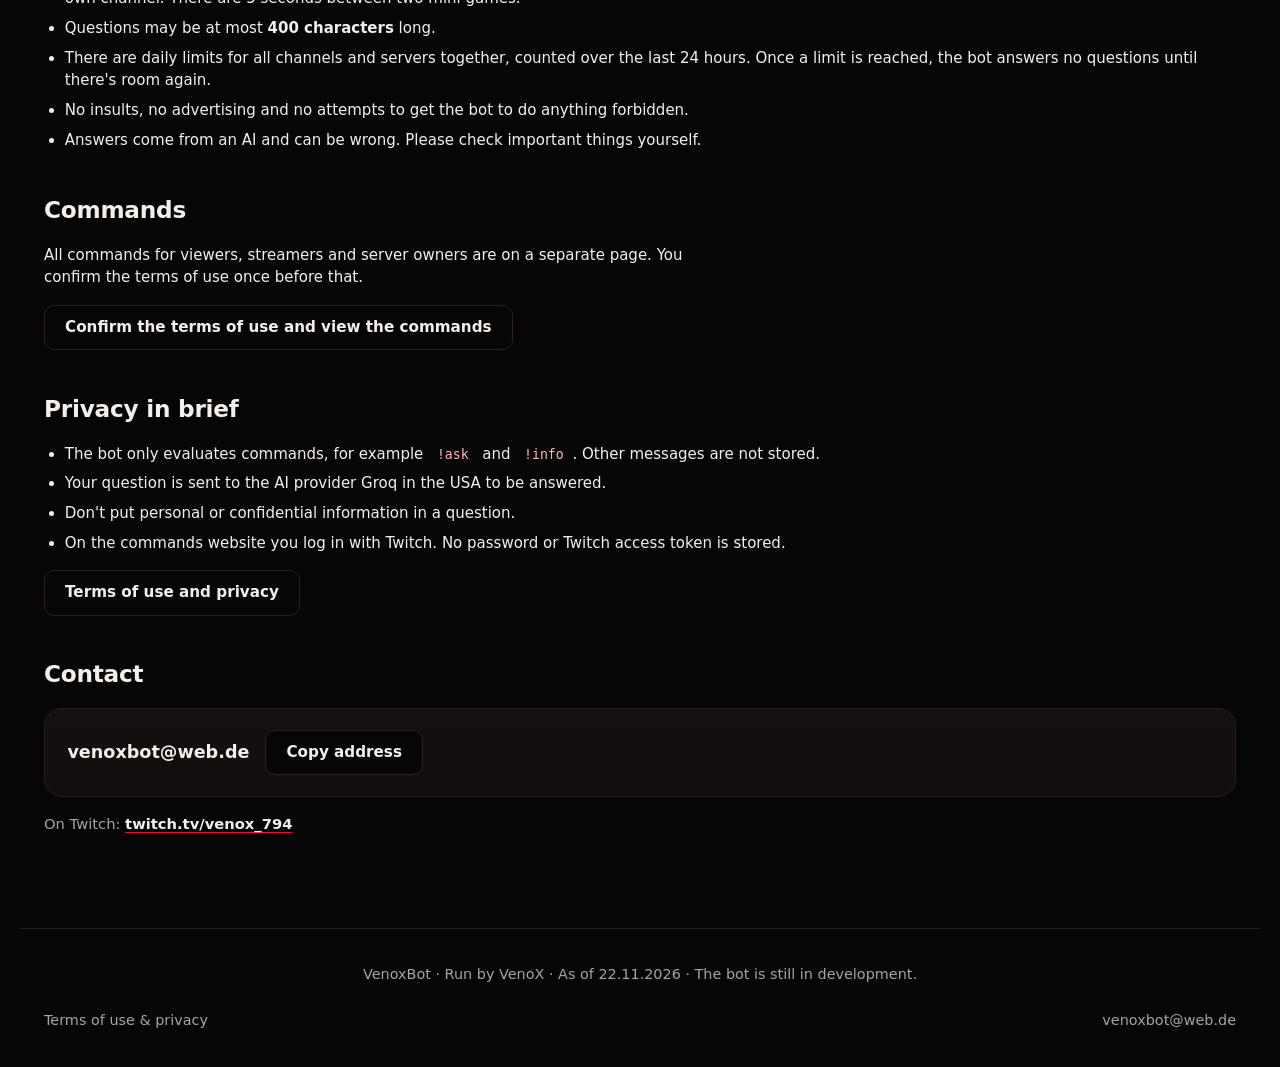
==== commit 1b661d25: "Datenschutz: Punkt 3aa Follow-Dauer, Stand 2026-11-24-1 Co-Authored-By: Claude Opus 5.5 <noreply@ant" ====
--- a/index.html
+++ b/index.html
@@ -148,7 +148,7 @@
 (function () {
   // Schon bestätigt? Dann führt der Knopf direkt zu den Befehlen.
   // STAND muss zu nutzungsbedingungen.html und befehle.html passen (dort wird bestätigt bzw. geprüft).
-  var STAND = "2026-11-23-1", KEY = "venoxbot-bedingungen", ok = false;
+  var STAND = "2026-11-24-1", KEY = "venoxbot-bedingungen", ok = false;
   try { if (localStorage.getItem(KEY) === STAND) ok = true; } catch (e) {}
   try { if (sessionStorage.getItem(KEY) === STAND) ok = true; } catch (e) {}
   if (ok) {
